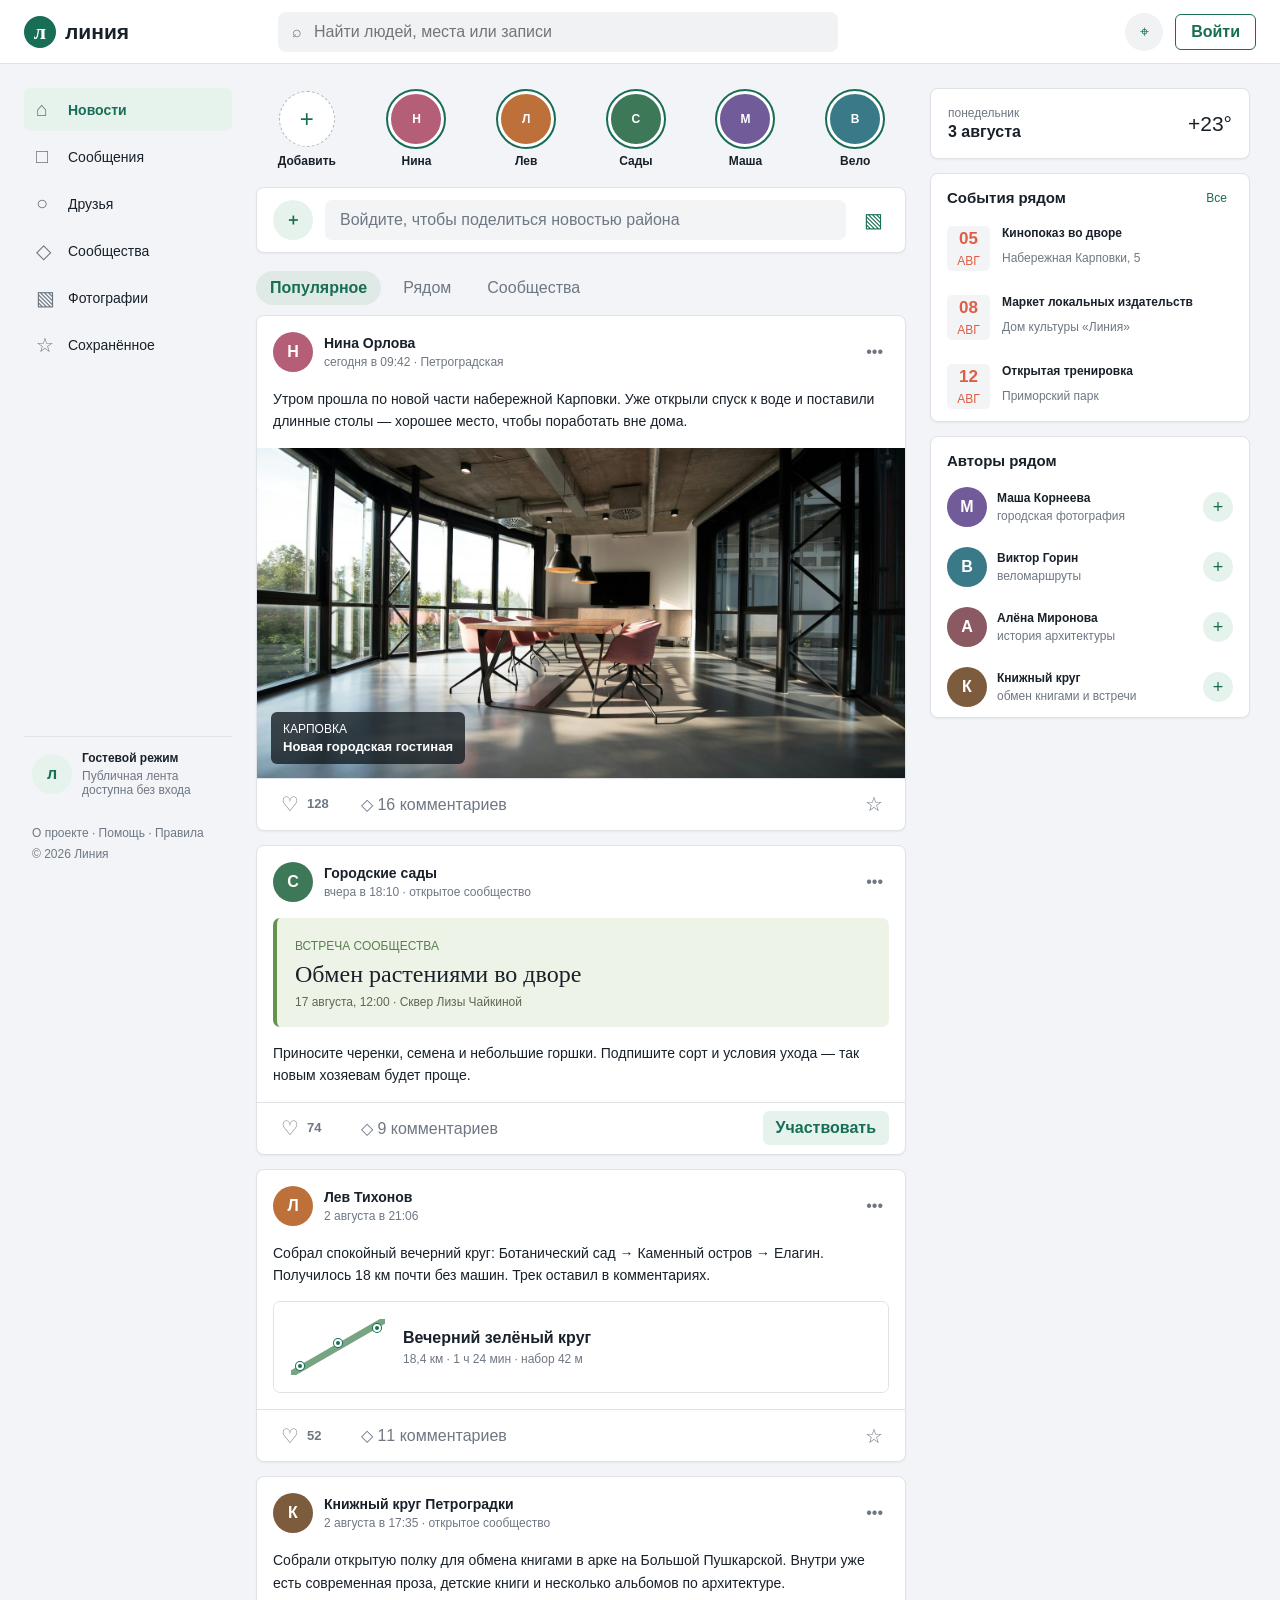
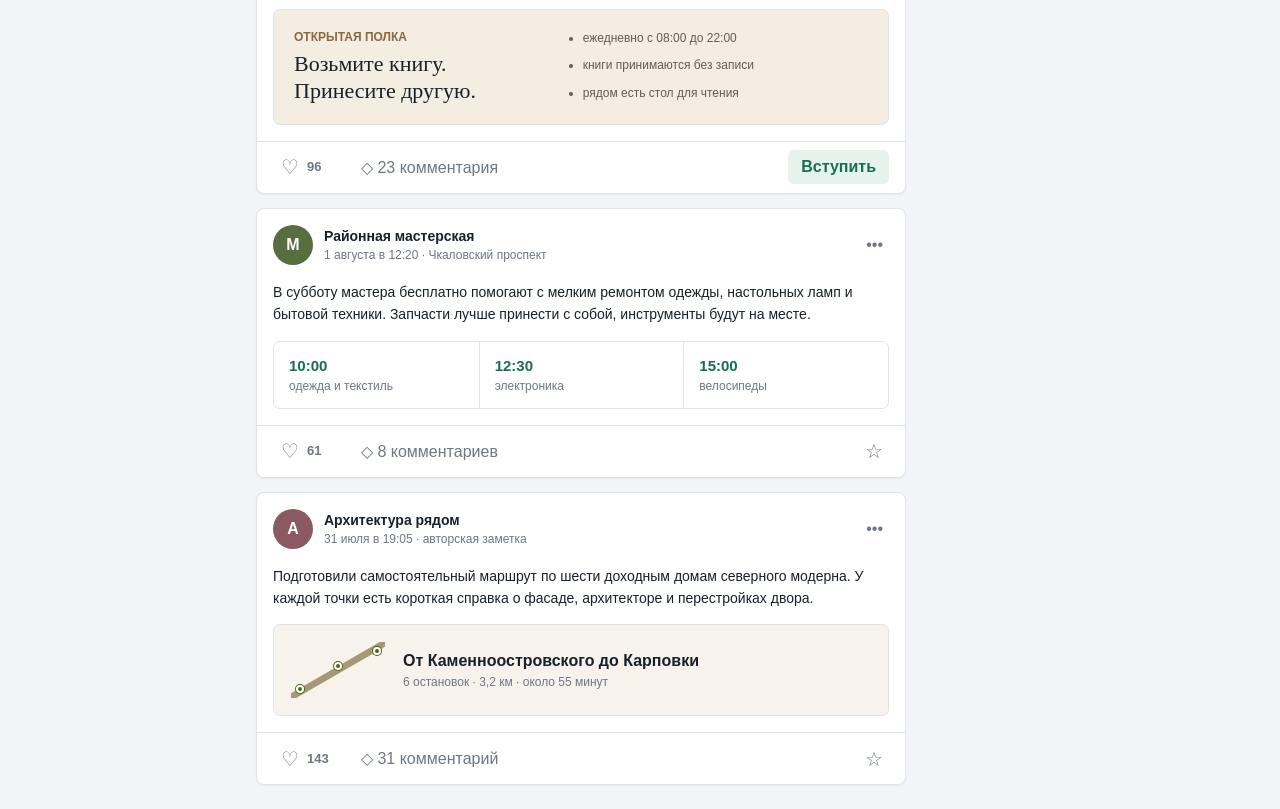
==== src/remnawave_manager/data/disguises/01-northline/index.html @ 61f70ca3 "First commit" ====
<!doctype html>
<html lang="ru">
<head>
  <meta charset="utf-8">
  <meta name="viewport" content="width=device-width,initial-scale=1">
  <meta name="robots" content="noindex,nofollow,noarchive">
  <meta name="referrer" content="no-referrer">
  <meta http-equiv="Content-Security-Policy" content="default-src 'self'; img-src 'self' data:; style-src 'self'; script-src 'self'; connect-src 'none'; object-src 'none'; base-uri 'none'; form-action 'self'">
  <title>Линия — люди и места рядом</title>
  <link rel="stylesheet" href="styles.css">
  <script src="app.js" defer></script>
</head>
<body>
  <header class="topbar">
    <a class="brand" href="#feed" aria-label="Линия, на главную"><span>л</span>линия</a>
    <label class="search"><span aria-hidden="true">⌕</span><input id="global-search" type="search" placeholder="Найти людей, места или записи" aria-label="Поиск"></label>
    <nav aria-label="Быстрые действия">
      <button class="icon-button" data-info="Открытые районы" aria-label="Карта доступных районов"><span aria-hidden="true">⌖</span></button>
      <button class="profile-button guest-login" data-auth><span>Войти</span></button>
    </nav>
  </header>

  <div class="shell">
    <aside class="left-nav" aria-label="Разделы">
      <nav>
        <a class="active" href="#feed"><span>⌂</span>Новости</a>
        <a href="#login" data-auth><span>□</span>Сообщения</a>
        <a href="#login" data-auth><span>○</span>Друзья</a>
        <a href="#groups"><span>◇</span>Сообщества</a>
        <a href="#photos"><span>▧</span>Фотографии</a>
        <a href="#login" data-auth><span>☆</span>Сохранённое</a>
      </nav>
      <div class="mini-profile guest-card">
        <span class="guest-mark">л</span>
        <div><strong>Гостевой режим</strong><small>Публичная лента доступна без входа</small></div>
      </div>
      <p class="legal">О проекте · Помощь · Правила<br>© 2026 Линия</p>
    </aside>

    <main id="feed">
      <section class="stories" aria-label="Истории">
        <button class="story add-story" data-modal="login"><span>+</span><strong>Добавить</strong></button>
        <button class="story" data-story="Нина"><span class="avatar avatar-nina">Н</span><strong>Нина</strong></button>
        <button class="story" data-story="Лев"><span class="avatar avatar-lev">Л</span><strong>Лев</strong></button>
        <button class="story" data-story="Городские сады"><span class="avatar avatar-garden">С</span><strong>Сады</strong></button>
        <button class="story" data-story="Маша"><span class="avatar avatar-masha">М</span><strong>Маша</strong></button>
        <button class="story" data-story="ВелоПитер"><span class="avatar avatar-bike">В</span><strong>Вело</strong></button>
      </section>

      <section class="composer card guest-composer">
        <span class="guest-mark">＋</span>
        <button data-auth>Войдите, чтобы поделиться новостью района</button>
        <button class="round" data-auth aria-label="Добавить фотографию">▧</button>
      </section>

      <div class="feed-tabs" role="tablist" aria-label="Фильтр ленты">
        <button class="active" data-feed="all" role="tab">Популярное</button>
        <button data-feed="local" role="tab">Рядом</button>
        <button data-feed="groups" role="tab">Сообщества</button>
      </div>

      <section class="posts" aria-live="polite">
        <article class="post card" data-kind="local" data-search="набережная мост прогулка нина орлова">
          <header><span class="avatar avatar-nina">Н</span><div><strong>Нина Орлова</strong><small>сегодня в 09:42 · Петроградская</small></div><button data-post-menu aria-label="Меню записи">•••</button></header>
          <p>Утром прошла по новой части набережной Карповки. Уже открыли спуск к воде и поставили длинные столы — хорошее место, чтобы поработать вне дома.</p>
          <figure class="post-photo"><img src="hero.jpg" alt="Современное общественное пространство у воды"><figcaption><span>Карповка</span><strong>Новая городская гостиная</strong></figcaption></figure>
          <footer><button class="like" data-auth><span>♡</span><b>128</b></button><button data-auth>◇ 16 комментариев</button><button class="save" data-auth aria-label="Сохранить запись">☆</button></footer>
        </article>

        <article class="post card" data-kind="groups" data-search="сад растения обмен семена городской клуб">
          <header><span class="avatar avatar-garden">С</span><div><strong>Городские сады</strong><small>вчера в 18:10 · открытое сообщество</small></div><button data-post-menu aria-label="Меню записи">•••</button></header>
          <div class="group-note"><span>Встреча сообщества</span><h2>Обмен растениями во дворе</h2><p>17 августа, 12:00 · Сквер Лизы Чайкиной</p></div>
          <p>Приносите черенки, семена и небольшие горшки. Подпишите сорт и условия ухода — так новым хозяевам будет проще.</p>
          <footer><button class="like" data-auth><span>♡</span><b>74</b></button><button data-auth>◇ 9 комментариев</button><button class="join" data-auth>Участвовать</button></footer>
        </article>

        <article class="post card" data-kind="local" data-search="велосипед маршрут парк лев тихонов">
          <header><span class="avatar avatar-lev">Л</span><div><strong>Лев Тихонов</strong><small>2 августа в 21:06</small></div><button data-post-menu aria-label="Меню записи">•••</button></header>
          <p>Собрал спокойный вечерний круг: Ботанический сад → Каменный остров → Елагин. Получилось 18 км почти без машин. Трек оставил в комментариях.</p>
          <div class="route"><div class="route-line"><i></i><i></i><i></i></div><div><strong>Вечерний зелёный круг</strong><span>18,4 км · 1 ч 24 мин · набор 42 м</span></div></div>
          <footer><button class="like" data-auth><span>♡</span><b>52</b></button><button data-auth>◇ 11 комментариев</button><button class="save" data-auth aria-label="Сохранить маршрут">☆</button></footer>
        </article>
        <article class="post card" data-kind="groups" data-search="книги обмен библиотека двор соседи чтение">
          <header><span class="avatar avatar-books">К</span><div><strong>Книжный круг Петроградки</strong><small>2 августа в 17:35 · открытое сообщество</small></div><button data-post-menu aria-label="Меню записи">•••</button></header>
          <p>Собрали открытую полку для обмена книгами в арке на Большой Пушкарской. Внутри уже есть современная проза, детские книги и несколько альбомов по архитектуре.</p>
          <div class="notice-board"><div><span>ОТКРЫТАЯ ПОЛКА</span><strong>Возьмите книгу.<br>Принесите другую.</strong></div><ul><li>ежедневно с 08:00 до 22:00</li><li>книги принимаются без записи</li><li>рядом есть стол для чтения</li></ul></div>
          <footer><button class="like" data-auth><span>♡</span><b>96</b></button><button data-auth>◇ 23 комментария</button><button class="join" data-auth>Вступить</button></footer>
        </article>
        <article class="post card" data-kind="local" data-search="мастерская ремонт вещи одежда техника район">
          <header><span class="avatar avatar-workshop">М</span><div><strong>Районная мастерская</strong><small>1 августа в 12:20 · Чкаловский проспект</small></div><button data-post-menu aria-label="Меню записи">•••</button></header>
          <p>В субботу мастера бесплатно помогают с мелким ремонтом одежды, настольных ламп и бытовой техники. Запчасти лучше принести с собой, инструменты будут на месте.</p>
          <div class="service-list"><span><b>10:00</b>одежда и текстиль</span><span><b>12:30</b>электроника</span><span><b>15:00</b>велосипеды</span></div>
          <footer><button class="like" data-auth><span>♡</span><b>61</b></button><button data-auth>◇ 8 комментариев</button><button class="save" data-auth aria-label="Сохранить расписание">☆</button></footer>
        </article>
        <article class="post card" data-kind="local" data-search="архитектура прогулка модерн история экскурсия город">
          <header><span class="avatar avatar-guide">А</span><div><strong>Архитектура рядом</strong><small>31 июля в 19:05 · авторская заметка</small></div><button data-post-menu aria-label="Меню записи">•••</button></header>
          <p>Подготовили самостоятельный маршрут по шести доходным домам северного модерна. У каждой точки есть короткая справка о фасаде, архитекторе и перестройках двора.</p>
          <div class="route route-architecture"><div class="route-line"><i></i><i></i><i></i></div><div><strong>От Каменноостровского до Карповки</strong><span>6 остановок · 3,2 км · около 55 минут</span></div></div>
          <footer><button class="like" data-auth><span>♡</span><b>143</b></button><button data-auth>◇ 31 комментарий</button><button class="save" data-auth aria-label="Сохранить прогулку">☆</button></footer>
        </article>
        <p class="empty" hidden>В ленте нет записей по этому запросу.</p>
      </section>
    </main>

    <aside class="right-rail">
      <section class="card date-card"><div><small>понедельник</small><strong>3 августа</strong></div><span>+23°</span></section>
      <section class="card events">
        <header><h2>События рядом</h2><button data-info="Календарь района">Все</button></header>
        <a href="#event" data-event><time><b>05</b>авг</time><div><strong>Кинопоказ во дворе</strong><span>Набережная Карповки, 5</span></div></a>
        <a href="#event" data-event><time><b>08</b>авг</time><div><strong>Маркет локальных издательств</strong><span>Дом культуры «Линия»</span></div></a>
        <a href="#event" data-event><time><b>12</b>авг</time><div><strong>Открытая тренировка</strong><span>Приморский парк</span></div></a>
      </section>
      <section class="card people">
        <header><h2>Авторы рядом</h2></header>
        <div><span class="avatar avatar-masha">М</span><p><strong>Маша Корнеева</strong><small>городская фотография</small></p><button class="follow" data-auth aria-label="Подписаться на Машу">+</button></div>
        <div><span class="avatar avatar-bike">В</span><p><strong>Виктор Горин</strong><small>веломаршруты</small></p><button class="follow" data-auth aria-label="Подписаться на Виктора">+</button></div>
        <div><span class="avatar avatar-guide">А</span><p><strong>Алёна Миронова</strong><small>история архитектуры</small></p><button class="follow" data-auth aria-label="Подписаться на Алёну">+</button></div>
        <div><span class="avatar avatar-books">К</span><p><strong>Книжный круг</strong><small>обмен книгами и встречи</small></p><button class="follow" data-auth aria-label="Подписаться на Книжный круг">+</button></div>
      </section>
    </aside>
  </div>

  <div class="modal" id="modal" hidden>
    <div class="dialog" role="dialog" aria-modal="true" aria-labelledby="modal-title">
      <button class="close" aria-label="Закрыть">×</button>
      <span class="dialog-mark">л</span><h2 id="modal-title">Вход в Линию</h2>
      <p id="modal-text">Введите данные профиля или запросите приглашение для своего района.</p>
      <form id="auth-form"><label>Электронная почта<input type="email" placeholder="name@example.ru" required></label><label>Пароль<input type="password" placeholder="Не менее 8 символов" minlength="8" required></label><button type="submit">Продолжить</button><button class="secondary" type="button" id="register">Создать профиль</button></form>
      <div class="auth-result" hidden><span>Проверка доступа</span><strong>Нужен код приглашения района</strong><p>Этот адрес пока не связан с участником закрытого теста. Приглашения выдаются районными модераторами по мере запуска.</p><button id="request-invite">Запросить приглашение</button></div>
      <small>Линия не передаёт адрес рекламным сервисам.</small>
    </div>
  </div>
</body>
</html>
---- src/remnawave_manager/data/disguises/01-northline/styles.css ----
:root{--bg:#f2f4f7;--surface:#fff;--ink:#18202a;--muted:#6e7783;--line:#dfe3e8;--brand:#176d55;--brand-soft:#e6f3ed;--coral:#e05d45;--shadow:0 1px 2px rgba(20,32,44,.05)}*{box-sizing:border-box}html{scroll-behavior:smooth}body{margin:0;background:var(--bg);color:var(--ink);font-family:Arial,"Helvetica Neue",sans-serif;letter-spacing:0}button,input{font:inherit}button,a{color:inherit}button{cursor:pointer}.topbar{height:64px;position:sticky;top:0;z-index:20;display:grid;grid-template-columns:230px minmax(280px,560px) 1fr;gap:24px;align-items:center;padding:0 max(24px,calc((100vw - 1360px)/2));background:rgba(255,255,255,.96);border-bottom:1px solid var(--line)}.brand{text-decoration:none;font-size:21px;font-weight:800;display:flex;align-items:center;gap:9px}.brand span,.dialog-mark{display:grid;place-items:center;width:32px;height:32px;border-radius:50%;background:var(--brand);color:#fff;font:bold 22px Georgia}.search{height:40px;display:flex;align-items:center;gap:10px;padding:0 14px;background:#f0f2f4;border-radius:8px;color:var(--muted)}.search input{width:100%;border:0;outline:0;background:transparent;color:var(--ink)}.topbar nav{display:flex;justify-content:flex-end;align-items:center;gap:12px}.icon-button,.profile-button{border:0;background:transparent}.icon-button{position:relative;width:38px;height:38px;border-radius:50%;background:#f0f2f4;color:var(--brand)}.icon-button i{position:absolute;right:-1px;top:-3px;min-width:17px;padding:2px 4px;border-radius:10px;background:var(--coral);color:#fff;font-style:normal;font-size:12px}.profile-button{display:flex;align-items:center;gap:8px;font-weight:700}.shell{max-width:1360px;margin:auto;padding:24px;display:grid;grid-template-columns:208px minmax(420px,650px) 320px;gap:24px}.left-nav{position:sticky;top:88px;height:calc(100vh - 112px);display:flex;flex-direction:column}.left-nav nav{display:grid;gap:4px}.left-nav nav a{height:43px;display:flex;align-items:center;gap:13px;padding:0 12px;border-radius:7px;text-decoration:none;font-size:14px}.left-nav nav a span{width:19px;font-size:20px;color:#69747e}.left-nav nav a b{margin-left:auto;padding:2px 7px;border-radius:10px;background:#dce8e3;color:var(--brand);font-size:12px}.left-nav nav a.active,.left-nav nav a:hover{background:var(--brand-soft);color:var(--brand);font-weight:700}.mini-profile{display:flex;gap:10px;align-items:center;margin-top:auto;padding:14px 8px;border-top:1px solid var(--line)}.mini-profile div{display:grid;gap:4px;font-size:12px}.mini-profile small,.legal{color:var(--muted)}.legal{font-size:12px;line-height:1.7;padding:0 8px}.avatar{flex:0 0 auto;display:grid;place-items:center;width:40px;height:40px;border-radius:50%;color:#fff;font-weight:800}.avatar-me{background:#255c91}.avatar-nina{background:#b45e77}.avatar-lev{background:#bd703a}.avatar-garden{background:#3d7858}.avatar-masha{background:#725b99}.avatar-bike{background:#397988}.stories{display:grid;grid-template-columns:repeat(6,1fr);gap:8px;padding:2px 0 18px;overflow:auto}.story{min-width:74px;border:0;background:transparent;display:grid;justify-items:center;gap:7px;font-size:12px}.story .avatar{width:56px;height:56px;border:3px solid #fff;outline:2px solid var(--brand)}.story.add-story span{display:grid;place-items:center;width:56px;height:56px;border:1px dashed #aeb7bd;border-radius:50%;background:#fff;color:var(--brand);font-size:24px}.card{background:var(--surface);border:1px solid var(--line);border-radius:8px;box-shadow:var(--shadow)}.composer{height:66px;display:flex;align-items:center;gap:12px;padding:12px 16px}.composer>button:nth-child(2){flex:1;height:40px;text-align:left;border:0;border-radius:7px;padding:0 15px;background:#f2f4f6;color:var(--muted)}.composer .round{border:0;background:transparent;font-size:20px;color:var(--brand)}.feed-tabs{display:flex;gap:8px;margin:18px 0 10px}.feed-tabs button{border:0;border-radius:18px;padding:8px 14px;background:transparent;color:var(--muted)}.feed-tabs button.active{background:#dfe9e5;color:var(--brand);font-weight:700}.posts{display:grid;gap:14px}.post{overflow:hidden}.post>header{display:flex;align-items:center;gap:11px;padding:16px}.post>header div{display:grid;gap:4px}.post>header strong{font-size:14px}.post>header small{color:var(--muted);font-size:12px}.post>header button{margin-left:auto;border:0;background:transparent;color:var(--muted)}.post>p{padding:0 16px;margin:0 0 15px;font-size:14px;line-height:1.6}.post-photo{position:relative;margin:0}.post-photo img{display:block;width:100%;height:330px;object-fit:cover}.post-photo figcaption{position:absolute;left:14px;bottom:14px;display:grid;gap:3px;padding:10px 12px;border-radius:6px;background:rgba(18,26,31,.78);color:#fff}.post-photo figcaption span{font-size:12px;text-transform:uppercase}.post-photo figcaption strong{font-size:13px}.post>footer{height:52px;display:flex;align-items:center;gap:18px;padding:0 16px;border-top:1px solid var(--line)}.post>footer button{border:0;background:transparent;color:var(--muted)}.post>footer button.like{display:flex;gap:6px}.post>footer .like span{font-size:20px}.post>footer .like[aria-pressed=true]{color:var(--coral)}.post>footer .save{margin-left:auto;font-size:20px}.post>footer .save[aria-pressed=true]{color:var(--brand)}.post>footer .join{margin-left:auto;padding:8px 13px;border-radius:6px;background:var(--brand-soft);color:var(--brand);font-weight:700}.group-note{margin:0 16px 15px;padding:18px;border-radius:7px;background:#edf4e7;border-left:4px solid #669250}.group-note span{font-size:12px;text-transform:uppercase;color:#5c7e4e}.group-note h2{margin:7px 0;font:24px Georgia}.group-note p{margin:0;color:#5c6858;font-size:12px}.route{margin:2px 16px 16px;padding:17px;display:flex;gap:18px;align-items:center;border:1px solid var(--line);border-radius:7px}.route-line{width:94px;height:56px;position:relative;background:linear-gradient(150deg,transparent 46%,#77a584 47% 53%,transparent 54%)}.route-line i{position:absolute;width:8px;height:8px;border:2px solid #fff;border-radius:50%;background:var(--brand);box-shadow:0 0 0 1px var(--brand)}.route-line i:nth-child(1){left:5px;bottom:5px}.route-line i:nth-child(2){left:43px;top:20px}.route-line i:nth-child(3){right:4px;top:5px}.route>div:last-child{display:grid;gap:5px}.route span{font-size:12px;color:var(--muted)}.empty{text-align:center;color:var(--muted);padding:30px}.right-rail{display:grid;align-content:start;gap:14px}.date-card{display:flex;justify-content:space-between;align-items:center;padding:17px}.date-card div{display:grid;gap:3px}.date-card small{color:var(--muted)}.date-card>span{font-size:21px}.right-rail section>header{display:flex;align-items:center;justify-content:space-between;padding:15px 16px 8px}.right-rail h2{font-size:15px;margin:0}.right-rail header button{border:0;background:transparent;color:var(--brand);font-size:12px}.events>a{display:flex;gap:12px;padding:12px 16px;text-decoration:none}.events time{width:43px;height:45px;display:grid;place-items:center;border-radius:5px;background:#f2f4f6;color:var(--coral);font-size:12px;text-transform:uppercase}.events time b{font-size:17px;line-height:1}.events a div{display:grid;gap:5px}.events a strong{font-size:12px}.events a span{font-size:12px;color:var(--muted)}.people>div{display:flex;align-items:center;gap:10px;padding:10px 16px}.people p{display:grid;gap:4px;margin:0;font-size:12px}.people small{color:var(--muted)}.follow{margin-left:auto;width:30px;height:30px;border:0;border-radius:50%;background:var(--brand-soft);color:var(--brand);font-size:18px}.modal[hidden]{display:none}.modal{position:fixed;inset:0;z-index:40;display:grid;place-items:center;padding:20px;background:rgba(18,27,34,.56)}.dialog{position:relative;width:min(410px,100%);padding:30px;border-radius:8px;background:#fff;box-shadow:0 24px 70px rgba(0,0,0,.2)}.dialog .close{position:absolute;right:12px;top:10px;border:0;background:transparent;font-size:25px}.dialog h2{font:28px Georgia;margin:18px 0 10px}.dialog p{color:var(--muted);line-height:1.55}.dialog form{display:grid;gap:9px;margin:20px 0 12px}.dialog input,.dialog form button{height:43px;border-radius:6px}.dialog input{border:1px solid var(--line);padding:0 12px}.dialog form button{border:0;background:var(--brand);color:#fff;font-weight:700}.dialog small{color:var(--muted)}@media(max-width:1100px){.topbar{grid-template-columns:190px 1fr auto;padding:0 20px}.shell{grid-template-columns:180px minmax(420px,1fr)}.right-rail{display:none}}@media(max-width:760px){.topbar{height:58px;grid-template-columns:auto 1fr auto;padding:0 12px;gap:10px}.brand{font-size:0}.brand span{font-size:21px}.search{height:36px}.profile-button>span:last-child{display:none}.shell{display:block;padding:12px;max-width:660px}.left-nav{position:fixed;z-index:25;left:0;right:0;bottom:0;top:auto;height:58px;background:#fff;border-top:1px solid var(--line)}.left-nav nav{height:100%;display:grid;grid-template-columns:repeat(5,1fr)}.left-nav nav a{height:100%;display:grid;place-items:center;padding:5px;font-size:0;border-radius:0}.left-nav nav a span{font-size:21px;text-align:center}.left-nav nav a:nth-child(n+6),.mini-profile,.legal{display:none}.stories{margin-top:2px}.post-photo img{height:55vw;max-height:330px}.posts{padding-bottom:62px}}@media(max-width:430px){.story{min-width:62px}.stories{grid-template-columns:repeat(6,64px)}.post>footer{gap:8px}.post>footer button{font-size:12px}.group-note h2{font-size:21px}}
[hidden]{display:none!important}
.guest-login{height:36px;border:1px solid var(--brand)!important;border-radius:6px!important;padding:0 15px!important;color:var(--brand)!important}.guest-mark{display:grid;place-items:center;flex:0 0 auto;width:40px;height:40px;border-radius:50%;background:var(--brand-soft);color:var(--brand);font-weight:800}.auth-result{margin:18px 0 10px;padding:16px;border-radius:7px;background:var(--brand-soft)}.auth-result span,.auth-result strong,.auth-result p{display:block}.auth-result span{color:var(--brand);font-size:12px;text-transform:uppercase}.auth-result strong{margin:7px 0;font-size:14px}.auth-result p{font-size:12px!important}.auth-result button,.dialog form .secondary{width:100%;height:40px;border:1px solid var(--brand);border-radius:6px;background:#fff;color:var(--brand);font-weight:700}.dialog form label{display:grid;gap:5px;color:var(--muted);font-size:12px}.dialog form label input{width:100%}
.post>footer button.like{align-items:center;line-height:1}.post>footer .like span{display:grid;place-items:center;width:22px;height:22px;line-height:1}.post>footer .like b{display:block;min-width:24px;font-size:13px;line-height:22px;text-align:left}.avatar-books{background:#7d5c3e}.avatar-workshop{background:#576f3f}.avatar-guide{background:#8a5961}.notice-board{display:grid;grid-template-columns:1fr 1.2fr;gap:18px;margin:0 16px 16px;padding:20px;border:1px solid var(--line);border-radius:7px;background:#f4eee2}.notice-board>div{display:grid;gap:7px}.notice-board span{color:#8b6743;font-size:12px;font-weight:800}.notice-board strong{font:22px/1.2 Georgia}.notice-board ul{display:grid;gap:8px;margin:0;padding-left:18px;color:#645b52;font-size:12px;line-height:1.4}.service-list{display:grid;grid-template-columns:repeat(3,1fr);margin:0 16px 16px;border:1px solid var(--line);border-radius:7px;overflow:hidden}.service-list span{display:grid;gap:5px;padding:15px;color:var(--muted);font-size:12px}.service-list span+span{border-left:1px solid var(--line)}.service-list b{color:var(--brand);font-size:15px}.route-architecture{background:#f7f2eb}.route-architecture .route-line{filter:hue-rotate(285deg)}small{font-size:12px}@media(max-width:560px){.notice-board{grid-template-columns:1fr}.service-list{grid-template-columns:1fr}.service-list span+span{border-left:0;border-top:1px solid var(--line)}}

small{font-size:12px}
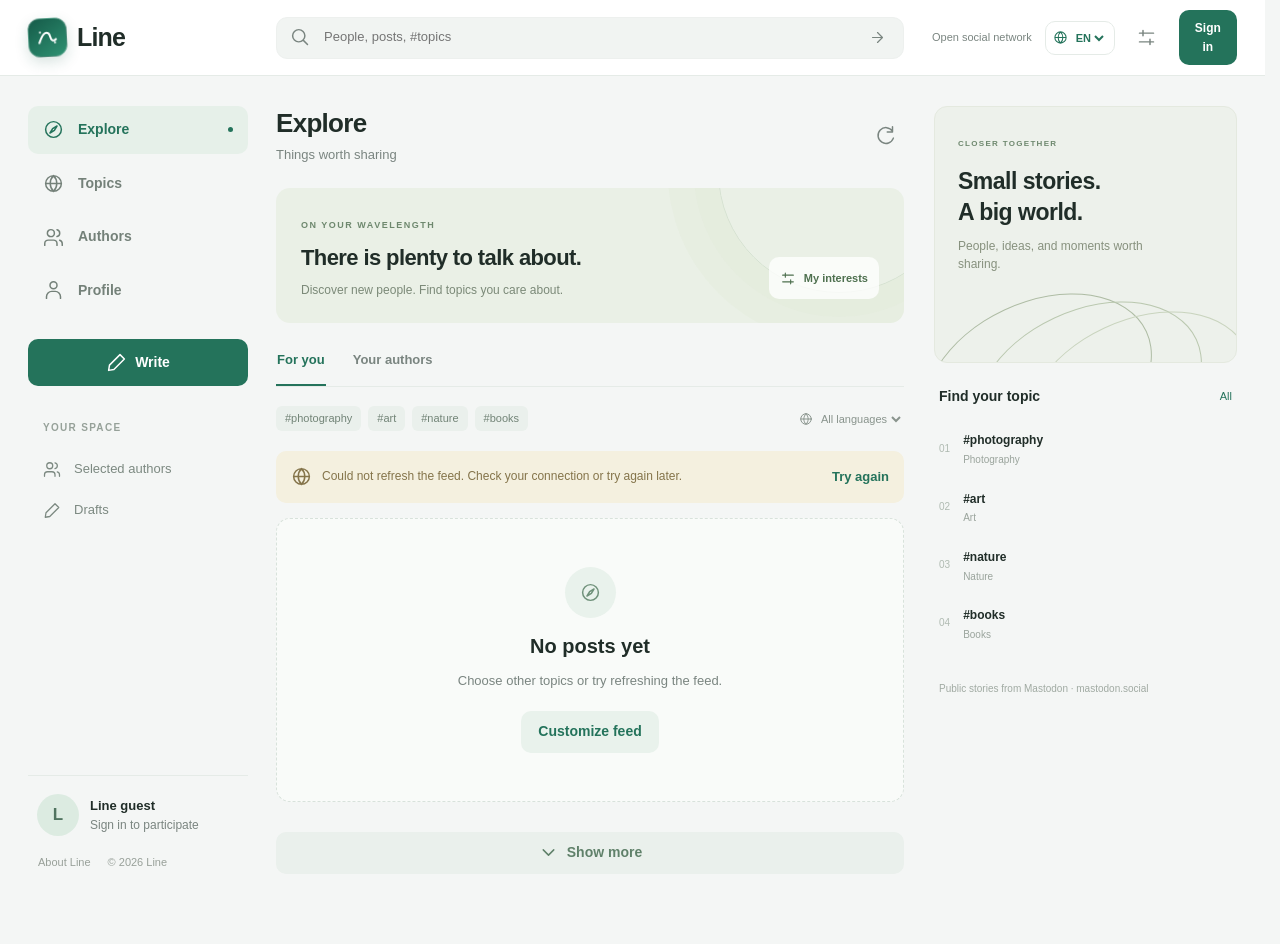
==== commit 8daa097e: "Major overhaul of placeholder sites 1 and 2" ====
--- a/src/remnawave_manager/data/disguises/01-northline/index.html
+++ b/src/remnawave_manager/data/disguises/01-northline/index.html
@@ -1,134 +1,24 @@
-<!doctype html>
-<html lang="ru">
-<head>
-  <meta charset="utf-8">
-  <meta name="viewport" content="width=device-width,initial-scale=1">
-  <meta name="robots" content="noindex,nofollow,noarchive">
-  <meta name="referrer" content="no-referrer">
-  <meta http-equiv="Content-Security-Policy" content="default-src 'self'; img-src 'self' data:; style-src 'self'; script-src 'self'; connect-src 'none'; object-src 'none'; base-uri 'none'; form-action 'self'">
-  <title>Линия — люди и места рядом</title>
-  <link rel="stylesheet" href="styles.css">
-  <script src="app.js" defer></script>
-</head>
-<body>
-  <header class="topbar">
-    <a class="brand" href="#feed" aria-label="Линия, на главную"><span>л</span>линия</a>
-    <label class="search"><span aria-hidden="true">⌕</span><input id="global-search" type="search" placeholder="Найти людей, места или записи" aria-label="Поиск"></label>
-    <nav aria-label="Быстрые действия">
-      <button class="icon-button" data-info="Открытые районы" aria-label="Карта доступных районов"><span aria-hidden="true">⌖</span></button>
-      <button class="profile-button guest-login" data-auth><span>Войти</span></button>
-    </nav>
-  </header>
-
-  <div class="shell">
-    <aside class="left-nav" aria-label="Разделы">
-      <nav>
-        <a class="active" href="#feed"><span>⌂</span>Новости</a>
-        <a href="#login" data-auth><span>□</span>Сообщения</a>
-        <a href="#login" data-auth><span>○</span>Друзья</a>
-        <a href="#groups"><span>◇</span>Сообщества</a>
-        <a href="#photos"><span>▧</span>Фотографии</a>
-        <a href="#login" data-auth><span>☆</span>Сохранённое</a>
-      </nav>
-      <div class="mini-profile guest-card">
-        <span class="guest-mark">л</span>
-        <div><strong>Гостевой режим</strong><small>Публичная лента доступна без входа</small></div>
-      </div>
-      <p class="legal">О проекте · Помощь · Правила<br>© 2026 Линия</p>
-    </aside>
-
-    <main id="feed">
-      <section class="stories" aria-label="Истории">
-        <button class="story add-story" data-modal="login"><span>+</span><strong>Добавить</strong></button>
-        <button class="story" data-story="Нина"><span class="avatar avatar-nina">Н</span><strong>Нина</strong></button>
-        <button class="story" data-story="Лев"><span class="avatar avatar-lev">Л</span><strong>Лев</strong></button>
-        <button class="story" data-story="Городские сады"><span class="avatar avatar-garden">С</span><strong>Сады</strong></button>
-        <button class="story" data-story="Маша"><span class="avatar avatar-masha">М</span><strong>Маша</strong></button>
-        <button class="story" data-story="ВелоПитер"><span class="avatar avatar-bike">В</span><strong>Вело</strong></button>
-      </section>
-
-      <section class="composer card guest-composer">
-        <span class="guest-mark">＋</span>
-        <button data-auth>Войдите, чтобы поделиться новостью района</button>
-        <button class="round" data-auth aria-label="Добавить фотографию">▧</button>
-      </section>
-
-      <div class="feed-tabs" role="tablist" aria-label="Фильтр ленты">
-        <button class="active" data-feed="all" role="tab">Популярное</button>
-        <button data-feed="local" role="tab">Рядом</button>
-        <button data-feed="groups" role="tab">Сообщества</button>
-      </div>
-
-      <section class="posts" aria-live="polite">
-        <article class="post card" data-kind="local" data-search="набережная мост прогулка нина орлова">
-          <header><span class="avatar avatar-nina">Н</span><div><strong>Нина Орлова</strong><small>сегодня в 09:42 · Петроградская</small></div><button data-post-menu aria-label="Меню записи">•••</button></header>
-          <p>Утром прошла по новой части набережной Карповки. Уже открыли спуск к воде и поставили длинные столы — хорошее место, чтобы поработать вне дома.</p>
-          <figure class="post-photo"><img src="hero.jpg" alt="Современное общественное пространство у воды"><figcaption><span>Карповка</span><strong>Новая городская гостиная</strong></figcaption></figure>
-          <footer><button class="like" data-auth><span>♡</span><b>128</b></button><button data-auth>◇ 16 комментариев</button><button class="save" data-auth aria-label="Сохранить запись">☆</button></footer>
-        </article>
-
-        <article class="post card" data-kind="groups" data-search="сад растения обмен семена городской клуб">
-          <header><span class="avatar avatar-garden">С</span><div><strong>Городские сады</strong><small>вчера в 18:10 · открытое сообщество</small></div><button data-post-menu aria-label="Меню записи">•••</button></header>
-          <div class="group-note"><span>Встреча сообщества</span><h2>Обмен растениями во дворе</h2><p>17 августа, 12:00 · Сквер Лизы Чайкиной</p></div>
-          <p>Приносите черенки, семена и небольшие горшки. Подпишите сорт и условия ухода — так новым хозяевам будет проще.</p>
-          <footer><button class="like" data-auth><span>♡</span><b>74</b></button><button data-auth>◇ 9 комментариев</button><button class="join" data-auth>Участвовать</button></footer>
-        </article>
-
-        <article class="post card" data-kind="local" data-search="велосипед маршрут парк лев тихонов">
-          <header><span class="avatar avatar-lev">Л</span><div><strong>Лев Тихонов</strong><small>2 августа в 21:06</small></div><button data-post-menu aria-label="Меню записи">•••</button></header>
-          <p>Собрал спокойный вечерний круг: Ботанический сад → Каменный остров → Елагин. Получилось 18 км почти без машин. Трек оставил в комментариях.</p>
-          <div class="route"><div class="route-line"><i></i><i></i><i></i></div><div><strong>Вечерний зелёный круг</strong><span>18,4 км · 1 ч 24 мин · набор 42 м</span></div></div>
-          <footer><button class="like" data-auth><span>♡</span><b>52</b></button><button data-auth>◇ 11 комментариев</button><button class="save" data-auth aria-label="Сохранить маршрут">☆</button></footer>
-        </article>
-        <article class="post card" data-kind="groups" data-search="книги обмен библиотека двор соседи чтение">
-          <header><span class="avatar avatar-books">К</span><div><strong>Книжный круг Петроградки</strong><small>2 августа в 17:35 · открытое сообщество</small></div><button data-post-menu aria-label="Меню записи">•••</button></header>
-          <p>Собрали открытую полку для обмена книгами в арке на Большой Пушкарской. Внутри уже есть современная проза, детские книги и несколько альбомов по архитектуре.</p>
-          <div class="notice-board"><div><span>ОТКРЫТАЯ ПОЛКА</span><strong>Возьмите книгу.<br>Принесите другую.</strong></div><ul><li>ежедневно с 08:00 до 22:00</li><li>книги принимаются без записи</li><li>рядом есть стол для чтения</li></ul></div>
-          <footer><button class="like" data-auth><span>♡</span><b>96</b></button><button data-auth>◇ 23 комментария</button><button class="join" data-auth>Вступить</button></footer>
-        </article>
-        <article class="post card" data-kind="local" data-search="мастерская ремонт вещи одежда техника район">
-          <header><span class="avatar avatar-workshop">М</span><div><strong>Районная мастерская</strong><small>1 августа в 12:20 · Чкаловский проспект</small></div><button data-post-menu aria-label="Меню записи">•••</button></header>
-          <p>В субботу мастера бесплатно помогают с мелким ремонтом одежды, настольных ламп и бытовой техники. Запчасти лучше принести с собой, инструменты будут на месте.</p>
-          <div class="service-list"><span><b>10:00</b>одежда и текстиль</span><span><b>12:30</b>электроника</span><span><b>15:00</b>велосипеды</span></div>
-          <footer><button class="like" data-auth><span>♡</span><b>61</b></button><button data-auth>◇ 8 комментариев</button><button class="save" data-auth aria-label="Сохранить расписание">☆</button></footer>
-        </article>
-        <article class="post card" data-kind="local" data-search="архитектура прогулка модерн история экскурсия город">
-          <header><span class="avatar avatar-guide">А</span><div><strong>Архитектура рядом</strong><small>31 июля в 19:05 · авторская заметка</small></div><button data-post-menu aria-label="Меню записи">•••</button></header>
-          <p>Подготовили самостоятельный маршрут по шести доходным домам северного модерна. У каждой точки есть короткая справка о фасаде, архитекторе и перестройках двора.</p>
-          <div class="route route-architecture"><div class="route-line"><i></i><i></i><i></i></div><div><strong>От Каменноостровского до Карповки</strong><span>6 остановок · 3,2 км · около 55 минут</span></div></div>
-          <footer><button class="like" data-auth><span>♡</span><b>143</b></button><button data-auth>◇ 31 комментарий</button><button class="save" data-auth aria-label="Сохранить прогулку">☆</button></footer>
-        </article>
-        <p class="empty" hidden>В ленте нет записей по этому запросу.</p>
-      </section>
-    </main>
-
-    <aside class="right-rail">
-      <section class="card date-card"><div><small>понедельник</small><strong>3 августа</strong></div><span>+23°</span></section>
-      <section class="card events">
-        <header><h2>События рядом</h2><button data-info="Календарь района">Все</button></header>
-        <a href="#event" data-event><time><b>05</b>авг</time><div><strong>Кинопоказ во дворе</strong><span>Набережная Карповки, 5</span></div></a>
-        <a href="#event" data-event><time><b>08</b>авг</time><div><strong>Маркет локальных издательств</strong><span>Дом культуры «Линия»</span></div></a>
-        <a href="#event" data-event><time><b>12</b>авг</time><div><strong>Открытая тренировка</strong><span>Приморский парк</span></div></a>
-      </section>
-      <section class="card people">
-        <header><h2>Авторы рядом</h2></header>
-        <div><span class="avatar avatar-masha">М</span><p><strong>Маша Корнеева</strong><small>городская фотография</small></p><button class="follow" data-auth aria-label="Подписаться на Машу">+</button></div>
-        <div><span class="avatar avatar-bike">В</span><p><strong>Виктор Горин</strong><small>веломаршруты</small></p><button class="follow" data-auth aria-label="Подписаться на Виктора">+</button></div>
-        <div><span class="avatar avatar-guide">А</span><p><strong>Алёна Миронова</strong><small>история архитектуры</small></p><button class="follow" data-auth aria-label="Подписаться на Алёну">+</button></div>
-        <div><span class="avatar avatar-books">К</span><p><strong>Книжный круг</strong><small>обмен книгами и встречи</small></p><button class="follow" data-auth aria-label="Подписаться на Книжный круг">+</button></div>
-      </section>
-    </aside>
-  </div>
-
-  <div class="modal" id="modal" hidden>
-    <div class="dialog" role="dialog" aria-modal="true" aria-labelledby="modal-title">
-      <button class="close" aria-label="Закрыть">×</button>
-      <span class="dialog-mark">л</span><h2 id="modal-title">Вход в Линию</h2>
-      <p id="modal-text">Введите данные профиля или запросите приглашение для своего района.</p>
-      <form id="auth-form"><label>Электронная почта<input type="email" placeholder="name@example.ru" required></label><label>Пароль<input type="password" placeholder="Не менее 8 символов" minlength="8" required></label><button type="submit">Продолжить</button><button class="secondary" type="button" id="register">Создать профиль</button></form>
-      <div class="auth-result" hidden><span>Проверка доступа</span><strong>Нужен код приглашения района</strong><p>Этот адрес пока не связан с участником закрытого теста. Приглашения выдаются районными модераторами по мере запуска.</p><button id="request-invite">Запросить приглашение</button></div>
-      <small>Линия не передаёт адрес рекламным сервисам.</small>
+﻿<!doctype html>
+<html lang="en">
+  <head>
+    <meta charset="utf-8" />
+    <meta name="viewport" content="width=device-width,initial-scale=1" />
+    <meta name="robots" content="noindex,nofollow,noarchive" />
+    <meta name="referrer" content="no-referrer" />
+    <meta name="theme-color" content="#24735b" />
+    <meta
+      http-equiv="Content-Security-Policy"
+      content="default-src 'self'; img-src 'self' data: blob: https:; media-src 'self' data: blob: https:; style-src 'self'; script-src 'self'; connect-src 'self' https://mastodon.social; object-src 'none'; base-uri 'none'; form-action 'self'"
+    />
+    <title>Line — people and stories</title>
+    <link rel="icon" href="favicon.svg" type="image/svg+xml" />
+    <link rel="stylesheet" href="styles.css" />
+    <script type="module" src="app.js"></script>
+  </head>
+  <body>
+    <div id="app" data-app="northline">
+      <div class="empty-state" role="status">Loading Line…</div>
     </div>
-  </div>
-</body>
+    <noscript>Enable JavaScript to view Line.</noscript>
+  </body>
 </html>
--- a/src/remnawave_manager/data/disguises/01-northline/styles.css
+++ b/src/remnawave_manager/data/disguises/01-northline/styles.css
@@ -1,6 +1,2297 @@
-:root{--bg:#f2f4f7;--surface:#fff;--ink:#18202a;--muted:#6e7783;--line:#dfe3e8;--brand:#176d55;--brand-soft:#e6f3ed;--coral:#e05d45;--shadow:0 1px 2px rgba(20,32,44,.05)}*{box-sizing:border-box}html{scroll-behavior:smooth}body{margin:0;background:var(--bg);color:var(--ink);font-family:Arial,"Helvetica Neue",sans-serif;letter-spacing:0}button,input{font:inherit}button,a{color:inherit}button{cursor:pointer}.topbar{height:64px;position:sticky;top:0;z-index:20;display:grid;grid-template-columns:230px minmax(280px,560px) 1fr;gap:24px;align-items:center;padding:0 max(24px,calc((100vw - 1360px)/2));background:rgba(255,255,255,.96);border-bottom:1px solid var(--line)}.brand{text-decoration:none;font-size:21px;font-weight:800;display:flex;align-items:center;gap:9px}.brand span,.dialog-mark{display:grid;place-items:center;width:32px;height:32px;border-radius:50%;background:var(--brand);color:#fff;font:bold 22px Georgia}.search{height:40px;display:flex;align-items:center;gap:10px;padding:0 14px;background:#f0f2f4;border-radius:8px;color:var(--muted)}.search input{width:100%;border:0;outline:0;background:transparent;color:var(--ink)}.topbar nav{display:flex;justify-content:flex-end;align-items:center;gap:12px}.icon-button,.profile-button{border:0;background:transparent}.icon-button{position:relative;width:38px;height:38px;border-radius:50%;background:#f0f2f4;color:var(--brand)}.icon-button i{position:absolute;right:-1px;top:-3px;min-width:17px;padding:2px 4px;border-radius:10px;background:var(--coral);color:#fff;font-style:normal;font-size:12px}.profile-button{display:flex;align-items:center;gap:8px;font-weight:700}.shell{max-width:1360px;margin:auto;padding:24px;display:grid;grid-template-columns:208px minmax(420px,650px) 320px;gap:24px}.left-nav{position:sticky;top:88px;height:calc(100vh - 112px);display:flex;flex-direction:column}.left-nav nav{display:grid;gap:4px}.left-nav nav a{height:43px;display:flex;align-items:center;gap:13px;padding:0 12px;border-radius:7px;text-decoration:none;font-size:14px}.left-nav nav a span{width:19px;font-size:20px;color:#69747e}.left-nav nav a b{margin-left:auto;padding:2px 7px;border-radius:10px;background:#dce8e3;color:var(--brand);font-size:12px}.left-nav nav a.active,.left-nav nav a:hover{background:var(--brand-soft);color:var(--brand);font-weight:700}.mini-profile{display:flex;gap:10px;align-items:center;margin-top:auto;padding:14px 8px;border-top:1px solid var(--line)}.mini-profile div{display:grid;gap:4px;font-size:12px}.mini-profile small,.legal{color:var(--muted)}.legal{font-size:12px;line-height:1.7;padding:0 8px}.avatar{flex:0 0 auto;display:grid;place-items:center;width:40px;height:40px;border-radius:50%;color:#fff;font-weight:800}.avatar-me{background:#255c91}.avatar-nina{background:#b45e77}.avatar-lev{background:#bd703a}.avatar-garden{background:#3d7858}.avatar-masha{background:#725b99}.avatar-bike{background:#397988}.stories{display:grid;grid-template-columns:repeat(6,1fr);gap:8px;padding:2px 0 18px;overflow:auto}.story{min-width:74px;border:0;background:transparent;display:grid;justify-items:center;gap:7px;font-size:12px}.story .avatar{width:56px;height:56px;border:3px solid #fff;outline:2px solid var(--brand)}.story.add-story span{display:grid;place-items:center;width:56px;height:56px;border:1px dashed #aeb7bd;border-radius:50%;background:#fff;color:var(--brand);font-size:24px}.card{background:var(--surface);border:1px solid var(--line);border-radius:8px;box-shadow:var(--shadow)}.composer{height:66px;display:flex;align-items:center;gap:12px;padding:12px 16px}.composer>button:nth-child(2){flex:1;height:40px;text-align:left;border:0;border-radius:7px;padding:0 15px;background:#f2f4f6;color:var(--muted)}.composer .round{border:0;background:transparent;font-size:20px;color:var(--brand)}.feed-tabs{display:flex;gap:8px;margin:18px 0 10px}.feed-tabs button{border:0;border-radius:18px;padding:8px 14px;background:transparent;color:var(--muted)}.feed-tabs button.active{background:#dfe9e5;color:var(--brand);font-weight:700}.posts{display:grid;gap:14px}.post{overflow:hidden}.post>header{display:flex;align-items:center;gap:11px;padding:16px}.post>header div{display:grid;gap:4px}.post>header strong{font-size:14px}.post>header small{color:var(--muted);font-size:12px}.post>header button{margin-left:auto;border:0;background:transparent;color:var(--muted)}.post>p{padding:0 16px;margin:0 0 15px;font-size:14px;line-height:1.6}.post-photo{position:relative;margin:0}.post-photo img{display:block;width:100%;height:330px;object-fit:cover}.post-photo figcaption{position:absolute;left:14px;bottom:14px;display:grid;gap:3px;padding:10px 12px;border-radius:6px;background:rgba(18,26,31,.78);color:#fff}.post-photo figcaption span{font-size:12px;text-transform:uppercase}.post-photo figcaption strong{font-size:13px}.post>footer{height:52px;display:flex;align-items:center;gap:18px;padding:0 16px;border-top:1px solid var(--line)}.post>footer button{border:0;background:transparent;color:var(--muted)}.post>footer button.like{display:flex;gap:6px}.post>footer .like span{font-size:20px}.post>footer .like[aria-pressed=true]{color:var(--coral)}.post>footer .save{margin-left:auto;font-size:20px}.post>footer .save[aria-pressed=true]{color:var(--brand)}.post>footer .join{margin-left:auto;padding:8px 13px;border-radius:6px;background:var(--brand-soft);color:var(--brand);font-weight:700}.group-note{margin:0 16px 15px;padding:18px;border-radius:7px;background:#edf4e7;border-left:4px solid #669250}.group-note span{font-size:12px;text-transform:uppercase;color:#5c7e4e}.group-note h2{margin:7px 0;font:24px Georgia}.group-note p{margin:0;color:#5c6858;font-size:12px}.route{margin:2px 16px 16px;padding:17px;display:flex;gap:18px;align-items:center;border:1px solid var(--line);border-radius:7px}.route-line{width:94px;height:56px;position:relative;background:linear-gradient(150deg,transparent 46%,#77a584 47% 53%,transparent 54%)}.route-line i{position:absolute;width:8px;height:8px;border:2px solid #fff;border-radius:50%;background:var(--brand);box-shadow:0 0 0 1px var(--brand)}.route-line i:nth-child(1){left:5px;bottom:5px}.route-line i:nth-child(2){left:43px;top:20px}.route-line i:nth-child(3){right:4px;top:5px}.route>div:last-child{display:grid;gap:5px}.route span{font-size:12px;color:var(--muted)}.empty{text-align:center;color:var(--muted);padding:30px}.right-rail{display:grid;align-content:start;gap:14px}.date-card{display:flex;justify-content:space-between;align-items:center;padding:17px}.date-card div{display:grid;gap:3px}.date-card small{color:var(--muted)}.date-card>span{font-size:21px}.right-rail section>header{display:flex;align-items:center;justify-content:space-between;padding:15px 16px 8px}.right-rail h2{font-size:15px;margin:0}.right-rail header button{border:0;background:transparent;color:var(--brand);font-size:12px}.events>a{display:flex;gap:12px;padding:12px 16px;text-decoration:none}.events time{width:43px;height:45px;display:grid;place-items:center;border-radius:5px;background:#f2f4f6;color:var(--coral);font-size:12px;text-transform:uppercase}.events time b{font-size:17px;line-height:1}.events a div{display:grid;gap:5px}.events a strong{font-size:12px}.events a span{font-size:12px;color:var(--muted)}.people>div{display:flex;align-items:center;gap:10px;padding:10px 16px}.people p{display:grid;gap:4px;margin:0;font-size:12px}.people small{color:var(--muted)}.follow{margin-left:auto;width:30px;height:30px;border:0;border-radius:50%;background:var(--brand-soft);color:var(--brand);font-size:18px}.modal[hidden]{display:none}.modal{position:fixed;inset:0;z-index:40;display:grid;place-items:center;padding:20px;background:rgba(18,27,34,.56)}.dialog{position:relative;width:min(410px,100%);padding:30px;border-radius:8px;background:#fff;box-shadow:0 24px 70px rgba(0,0,0,.2)}.dialog .close{position:absolute;right:12px;top:10px;border:0;background:transparent;font-size:25px}.dialog h2{font:28px Georgia;margin:18px 0 10px}.dialog p{color:var(--muted);line-height:1.55}.dialog form{display:grid;gap:9px;margin:20px 0 12px}.dialog input,.dialog form button{height:43px;border-radius:6px}.dialog input{border:1px solid var(--line);padding:0 12px}.dialog form button{border:0;background:var(--brand);color:#fff;font-weight:700}.dialog small{color:var(--muted)}@media(max-width:1100px){.topbar{grid-template-columns:190px 1fr auto;padding:0 20px}.shell{grid-template-columns:180px minmax(420px,1fr)}.right-rail{display:none}}@media(max-width:760px){.topbar{height:58px;grid-template-columns:auto 1fr auto;padding:0 12px;gap:10px}.brand{font-size:0}.brand span{font-size:21px}.search{height:36px}.profile-button>span:last-child{display:none}.shell{display:block;padding:12px;max-width:660px}.left-nav{position:fixed;z-index:25;left:0;right:0;bottom:0;top:auto;height:58px;background:#fff;border-top:1px solid var(--line)}.left-nav nav{height:100%;display:grid;grid-template-columns:repeat(5,1fr)}.left-nav nav a{height:100%;display:grid;place-items:center;padding:5px;font-size:0;border-radius:0}.left-nav nav a span{font-size:21px;text-align:center}.left-nav nav a:nth-child(n+6),.mini-profile,.legal{display:none}.stories{margin-top:2px}.post-photo img{height:55vw;max-height:330px}.posts{padding-bottom:62px}}@media(max-width:430px){.story{min-width:62px}.stories{grid-template-columns:repeat(6,64px)}.post>footer{gap:8px}.post>footer button{font-size:12px}.group-note h2{font-size:21px}}
-[hidden]{display:none!important}
-.guest-login{height:36px;border:1px solid var(--brand)!important;border-radius:6px!important;padding:0 15px!important;color:var(--brand)!important}.guest-mark{display:grid;place-items:center;flex:0 0 auto;width:40px;height:40px;border-radius:50%;background:var(--brand-soft);color:var(--brand);font-weight:800}.auth-result{margin:18px 0 10px;padding:16px;border-radius:7px;background:var(--brand-soft)}.auth-result span,.auth-result strong,.auth-result p{display:block}.auth-result span{color:var(--brand);font-size:12px;text-transform:uppercase}.auth-result strong{margin:7px 0;font-size:14px}.auth-result p{font-size:12px!important}.auth-result button,.dialog form .secondary{width:100%;height:40px;border:1px solid var(--brand);border-radius:6px;background:#fff;color:var(--brand);font-weight:700}.dialog form label{display:grid;gap:5px;color:var(--muted);font-size:12px}.dialog form label input{width:100%}
-.post>footer button.like{align-items:center;line-height:1}.post>footer .like span{display:grid;place-items:center;width:22px;height:22px;line-height:1}.post>footer .like b{display:block;min-width:24px;font-size:13px;line-height:22px;text-align:left}.avatar-books{background:#7d5c3e}.avatar-workshop{background:#576f3f}.avatar-guide{background:#8a5961}.notice-board{display:grid;grid-template-columns:1fr 1.2fr;gap:18px;margin:0 16px 16px;padding:20px;border:1px solid var(--line);border-radius:7px;background:#f4eee2}.notice-board>div{display:grid;gap:7px}.notice-board span{color:#8b6743;font-size:12px;font-weight:800}.notice-board strong{font:22px/1.2 Georgia}.notice-board ul{display:grid;gap:8px;margin:0;padding-left:18px;color:#645b52;font-size:12px;line-height:1.4}.service-list{display:grid;grid-template-columns:repeat(3,1fr);margin:0 16px 16px;border:1px solid var(--line);border-radius:7px;overflow:hidden}.service-list span{display:grid;gap:5px;padding:15px;color:var(--muted);font-size:12px}.service-list span+span{border-left:1px solid var(--line)}.service-list b{color:var(--brand);font-size:15px}.route-architecture{background:#f7f2eb}.route-architecture .route-line{filter:hue-rotate(285deg)}small{font-size:12px}@media(max-width:560px){.notice-board{grid-template-columns:1fr}.service-list{grid-template-columns:1fr}.service-list span+span{border-left:0;border-top:1px solid var(--line)}}
-
-small{font-size:12px}
+﻿:root {
+  color-scheme: light;
+  --bg: #f4f6f5;
+  --surface: #fff;
+  --ink: #202d28;
+  --muted: #7a8580;
+  --line: #e5ebe7;
+  --brand: #24735b;
+  --brand-dark: #18573f;
+  --soft: #e9f2ec;
+  font-family:
+    Inter,
+    -apple-system,
+    BlinkMacSystemFont,
+    'Segoe UI',
+    sans-serif;
+  font-size: 14px;
+  line-height: 1.55;
+  color: var(--ink);
+  background: var(--bg);
+  font-synthesis: none;
+  text-rendering: optimizeLegibility;
+}
+* {
+  box-sizing: border-box;
+}
+html {
+  /* Keep short and scrollable routes at the same available width. */
+  overflow-y: scroll;
+  scrollbar-gutter: stable;
+}
+body {
+  margin: 0;
+}
+button,
+input,
+select,
+textarea {
+  font: inherit;
+  color: inherit;
+}
+button,
+a,
+input,
+select,
+textarea,
+summary {
+  -webkit-tap-highlight-color: transparent;
+}
+button {
+  cursor: pointer;
+}
+button {
+  border: 0;
+}
+button:disabled {
+  cursor: wait;
+  opacity: 0.55;
+}
+a {
+  color: inherit;
+  text-decoration: none;
+}
+button,
+a,
+summary {
+  touch-action: manipulation;
+}
+a:hover {
+  color: var(--brand);
+}
+:focus-visible {
+  outline: 3px solid #62a68a;
+  outline-offset: 4px;
+}
+input,
+textarea,
+select {
+  min-width: 0;
+}
+h1,
+h2,
+h3,
+p {
+  margin: 0;
+}
+h1,
+h2,
+h3 {
+  line-height: 1.25;
+}
+img,
+video {
+  max-width: 100%;
+}
+figure {
+  margin: 0;
+}
+[hidden] {
+  display: none !important;
+}
+.icon {
+  width: 21px;
+  height: 21px;
+  flex: 0 0 auto;
+  vertical-align: middle;
+}
+.muted,
+small {
+  color: var(--muted);
+}
+small {
+  font-size: 12px;
+}
+.button,
+.text-button,
+.icon-button {
+  display: inline-flex;
+  align-items: center;
+  justify-content: center;
+  gap: 8px;
+  background: transparent;
+  border-radius: 10px;
+  font-weight: 600;
+  transition:
+    background 0.15s,
+    color 0.15s;
+}
+.button {
+  padding: 10px 17px;
+  min-height: 42px;
+}
+.button:hover,
+.icon-button:hover {
+  background: var(--soft);
+  color: var(--brand);
+}
+.primary {
+  background: var(--brand);
+  color: #fff;
+}
+.primary:hover {
+  background: var(--brand-dark);
+  color: #fff;
+}
+.secondary {
+  background: var(--soft);
+  color: var(--brand);
+}
+.text-button {
+  padding: 4px 0;
+  color: var(--brand);
+  font-size: 13px;
+}
+.text-button:hover {
+  text-decoration: underline;
+}
+.icon-button {
+  width: 38px;
+  height: 38px;
+  padding: 8px;
+  color: var(--muted);
+  flex-shrink: 0;
+}
+.icon-button > span {
+  display: none;
+}
+.full-width {
+  width: 100%;
+}
+.danger {
+  color: #9f3535;
+  background: #fceeee;
+}
+.skip-link {
+  position: fixed;
+  top: -100px;
+  left: 16px;
+  z-index: 100;
+  padding: 12px;
+  background: white;
+}
+.skip-link:focus {
+  top: 10px;
+}
+.topbar {
+  position: sticky;
+  top: 0;
+  z-index: 20;
+  display: grid;
+  grid-template-columns: 220px minmax(280px, 628px) minmax(240px, 1fr);
+  gap: 28px;
+  align-items: center;
+  height: 76px;
+  padding: 0 max(28px, calc((100vw - 1336px) / 2));
+  background: #ffffffed;
+  border-bottom: 1px solid var(--line);
+  backdrop-filter: blur(18px);
+}
+.brand {
+  display: inline-flex;
+  align-items: center;
+  gap: 10px;
+  width: fit-content;
+}
+.brand-mark {
+  display: grid;
+  place-items: center;
+  width: 39px;
+  height: 39px;
+  background: linear-gradient(145deg, #155b49, #2f9172);
+  border: 1px solid #ffffff38;
+  border-radius: 12px;
+  box-shadow: 0 5px 14px #155b492b;
+  color: #fff;
+  transform: rotate(-3deg);
+}
+.brand-mark .icon {
+  width: 25px;
+  height: 25px;
+  stroke-width: 2;
+}
+.brand-name {
+  font-size: 25px;
+  font-weight: 750;
+  letter-spacing: -0.8px;
+}
+.global-search {
+  display: flex;
+  align-items: center;
+  gap: 11px;
+  height: 42px;
+  background: #f1f4f2;
+  border: 1px solid #edf0ee;
+  border-radius: 11px;
+  padding: 0 13px;
+  color: var(--muted);
+}
+.global-search input {
+  width: 100%;
+  outline: 0;
+  border: 0;
+  background: transparent;
+  font-size: 13px;
+}
+.global-search:focus-within {
+  border-color: #91b8a3;
+  box-shadow: 0 0 0 3px var(--soft);
+}
+.search-submit {
+  background: transparent;
+  color: var(--muted);
+  padding: 4px;
+}
+.search-submit .icon {
+  width: 17px;
+  transform: rotate(180deg);
+}
+.topbar-actions {
+  display: flex;
+  align-items: center;
+  justify-content: flex-end;
+  gap: 13px;
+}
+.auth-slot {
+  display: flex;
+  align-items: center;
+  gap: 8px;
+}
+.auth-enter {
+  padding: 9px 14px;
+  font-size: 12px;
+}
+.auth-exit {
+  color: var(--muted);
+  font-size: 12px;
+}
+.network-label {
+  font-size: 11px;
+  color: var(--muted);
+  white-space: nowrap;
+}
+.interface-language {
+  display: inline-flex;
+  align-items: center;
+  gap: 4px;
+  height: 34px;
+  padding: 0 7px;
+  border: 1px solid var(--line);
+  border-radius: 10px;
+  background: var(--surface);
+  color: var(--brand);
+}
+.interface-language .icon {
+  width: 15px;
+  height: 15px;
+}
+.interface-language select {
+  width: 35px;
+  padding: 0;
+  border: 0;
+  background: transparent;
+  color: inherit;
+  font-size: 11px;
+  font-weight: 700;
+  cursor: pointer;
+}
+.topbar-avatar .avatar {
+  width: 35px;
+  height: 35px;
+  font-size: 13px;
+}
+.shell {
+  max-width: 1392px;
+  margin: 0 auto;
+  display: grid;
+  grid-template-columns: 220px minmax(0, 628px) minmax(230px, 1fr);
+  gap: 28px;
+  padding: 30px 28px 70px;
+  align-items: start;
+}
+.left-nav {
+  display: flex;
+  flex-direction: column;
+  position: sticky;
+  top: 106px;
+  height: calc(100dvh - 135px);
+  min-height: 490px;
+}
+.primary-nav {
+  display: grid;
+  gap: 6px;
+}
+.nav-item {
+  padding: 13px 15px;
+  border-radius: 10px;
+  display: flex;
+  align-items: center;
+  gap: 14px;
+  font-weight: 550;
+  color: #748179;
+}
+.nav-item:hover {
+  background: #edf1ee;
+}
+.nav-item.active {
+  color: var(--brand);
+  background: #e6f0e9;
+  font-weight: 650;
+}
+.nav-item.active::after {
+  content: '';
+  width: 5px;
+  height: 5px;
+  margin-left: auto;
+  background: var(--brand);
+  border-radius: 50%;
+}
+.compose-button {
+  margin-top: 24px;
+  width: 100%;
+  padding: 13px;
+}
+.sidebar-caption {
+  font-size: 10px;
+  font-weight: 650;
+  letter-spacing: 1.3px;
+  color: #96a199;
+  margin: 34px 15px 13px;
+}
+.sidebar-link {
+  color: #7c8981;
+  display: flex;
+  align-items: center;
+  gap: 13px;
+  padding: 10px 15px;
+  font-size: 13px;
+}
+.sidebar-link .icon {
+  width: 18px;
+}
+.mini-profile {
+  display: flex;
+  align-items: center;
+  gap: 11px;
+  margin-top: auto;
+  padding: 18px 9px;
+  border-top: 1px solid var(--line);
+}
+.mini-profile > div {
+  min-width: 0;
+}
+.mini-profile strong,
+.mini-profile small {
+  display: block;
+}
+.mini-profile strong {
+  font-size: 13px;
+  overflow: hidden;
+  text-overflow: ellipsis;
+  white-space: nowrap;
+}
+.legal {
+  display: flex;
+  gap: 17px;
+  padding: 0 10px;
+  color: #98a099;
+  font-size: 11px;
+}
+.legal .text-button {
+  color: inherit;
+  font-size: inherit;
+  font-weight: 400;
+  padding: 0;
+}
+#content {
+  min-width: 0;
+  outline: none;
+}
+.page-heading {
+  display: flex;
+  align-items: center;
+  justify-content: space-between;
+  gap: 14px;
+  margin: 1px 0 23px;
+}
+.page-heading h1 {
+  font-size: 26px;
+  font-weight: 730;
+  letter-spacing: -0.7px;
+}
+.page-heading p {
+  color: var(--muted);
+  font-size: 13px;
+  margin-top: 5px;
+}
+.welcome-banner {
+  display: flex;
+  align-items: flex-end;
+  justify-content: space-between;
+  gap: 14px;
+  padding: 25px 25px 24px;
+  background: #eaf0e6;
+  border-radius: 14px;
+  position: relative;
+  overflow: hidden;
+}
+.welcome-banner::after {
+  content: '';
+  position: absolute;
+  width: 240px;
+  height: 240px;
+  border: 1px solid #d6e2d1;
+  border-radius: 50%;
+  top: -137px;
+  right: -56px;
+  pointer-events: none;
+  box-shadow:
+    0 0 0 24px #dce7d333,
+    0 0 0 50px #dce7d344;
+}
+.eyebrow {
+  font-size: 9px;
+  font-weight: 750;
+  letter-spacing: 1.5px;
+  color: #6e886e;
+}
+.welcome-banner h2 {
+  margin-top: 10px;
+  font-size: 22px;
+  font-weight: 620;
+  letter-spacing: -0.6px;
+  max-width: 300px;
+}
+.welcome-banner p {
+  font-size: 12px;
+  color: #7b8978;
+  margin-top: 9px;
+  max-width: 270px;
+}
+.banner-button {
+  position: relative;
+  z-index: 1;
+  font-size: 11px;
+  background: #ffffffc7;
+  color: #4e704f;
+  padding: 8px 11px;
+  white-space: nowrap;
+}
+.banner-button .icon {
+  width: 16px;
+}
+.tabs {
+  display: flex;
+  gap: 26px;
+  border-bottom: 1px solid var(--line);
+  margin: 10px 0 0;
+  overflow-x: auto;
+}
+.tabs a {
+  color: var(--muted);
+  padding: 17px 1px 13px;
+  font-weight: 550;
+  white-space: nowrap;
+  border-bottom: 2px solid transparent;
+  font-size: 13px;
+}
+.tabs a.active {
+  color: var(--brand);
+  border-bottom-color: var(--brand);
+}
+.feed-toolbar {
+  display: flex;
+  align-items: center;
+  justify-content: space-between;
+  gap: 10px;
+  min-height: 64px;
+}
+.topic-chips {
+  display: flex;
+  gap: 7px;
+  min-width: 0;
+  overflow: auto;
+  scrollbar-width: none;
+}
+.topic-chips.wrap {
+  flex-wrap: wrap;
+}
+.chip {
+  font-size: 11px;
+  white-space: nowrap;
+  padding: 4px 9px;
+  border-radius: 6px;
+  background: #eaf0ec;
+  color: #728477;
+}
+.chip:hover {
+  background: #ddebe0;
+}
+.language-select {
+  display: flex;
+  align-items: center;
+  gap: 4px;
+  white-space: nowrap;
+  color: #89948d;
+}
+.language-select .icon {
+  width: 14px;
+  height: 14px;
+}
+.language-select select {
+  border: none;
+  background: transparent;
+  font-size: 11px;
+  padding: 6px 0;
+  max-width: 105px;
+}
+.card {
+  background: var(--surface);
+  border: 1px solid var(--line);
+  border-radius: 14px;
+}
+.posts {
+  display: grid;
+  gap: 16px;
+}
+.post {
+  overflow: hidden;
+}
+.post-header {
+  display: flex;
+  align-items: center;
+  gap: 11px;
+  padding: 20px 21px 12px;
+}
+.avatar {
+  display: grid;
+  place-items: center;
+  width: 42px;
+  height: 42px;
+  flex-shrink: 0;
+  border-radius: 50%;
+  background: #dcebe1;
+  color: #517460;
+  font-size: 17px;
+  font-weight: 650;
+  overflow: hidden;
+}
+.avatar-image {
+  display: block;
+  width: 100%;
+  height: 100%;
+  object-fit: cover;
+}
+.avatar-large {
+  width: 76px;
+  height: 76px;
+  font-size: 28px;
+}
+.post-author {
+  min-width: 0;
+  flex: 1;
+}
+.author-name {
+  display: block;
+  font-size: 14px;
+  font-weight: 650;
+  overflow: hidden;
+  text-overflow: ellipsis;
+  white-space: nowrap;
+}
+.post-meta {
+  color: #8a958e;
+  font-size: 11px;
+  display: flex;
+  gap: 6px;
+  align-items: center;
+  margin-top: 3px;
+}
+.post-meta .handle {
+  overflow: hidden;
+  text-overflow: ellipsis;
+  white-space: nowrap;
+  max-width: 220px;
+}
+.post-meta time {
+  white-space: nowrap;
+}
+.bot-label {
+  font-size: 9px;
+  border: 1px solid var(--line);
+  border-radius: 3px;
+  padding: 0 3px;
+}
+.post-content {
+  padding: 0 21px;
+}
+.rich-text {
+  font-size: 14px;
+  line-height: 1.75;
+  overflow-wrap: anywhere;
+}
+.rich-text p {
+  margin-bottom: 12px;
+}
+.rich-text a {
+  color: var(--brand);
+}
+.rich-text a:hover {
+  text-decoration: underline;
+}
+.rich-text pre {
+  white-space: pre-wrap;
+  background: var(--bg);
+  border-radius: 8px;
+  padding: 10px;
+}
+.rich-text blockquote {
+  margin: 12px 0;
+  padding-left: 15px;
+  border-left: 3px solid #c7dace;
+  color: var(--muted);
+}
+.rich-text ul,
+.rich-text ol {
+  padding-left: 22px;
+}
+.text-collapsed {
+  max-height: 190px;
+  overflow: hidden;
+  mask-image: linear-gradient(#000 70%, transparent);
+}
+.read-more {
+  margin: 0 0 12px;
+}
+.media-grid {
+  display: grid;
+  grid-template-columns: 1fr;
+  gap: 4px;
+  border-radius: 10px;
+  overflow: hidden;
+  margin: 14px 0 3px;
+  background: #eff3f0;
+}
+.media-count-2,
+.media-count-3,
+.media-count-4 {
+  grid-template-columns: repeat(2, minmax(0, 1fr));
+}
+.media-count-3 > :first-child {
+  grid-row: span 2;
+}
+.media-button {
+  display: block;
+  width: 100%;
+  min-width: 0;
+  padding: 0;
+  background: transparent;
+  overflow: hidden;
+}
+.post-image {
+  width: 100%;
+  max-height: 540px;
+  display: block;
+  object-fit: cover;
+}
+.media-count-1 .post-image {
+  max-height: 570px;
+  min-height: 160px;
+}
+.media-count-2 .post-image {
+  height: 310px;
+}
+.media-count-3 .post-image,
+.media-count-4 .post-image {
+  height: 190px;
+}
+.media-count-3 > :first-child .post-image {
+  height: 384px;
+}
+.post-player {
+  width: 100%;
+  max-height: 500px;
+  display: block;
+}
+.media-grid figure {
+  min-width: 0;
+}
+.media-grid figcaption {
+  padding: 7px;
+  font-size: 11px;
+  color: var(--muted);
+}
+.image-unavailable {
+  display: grid;
+  place-items: center;
+  padding: 20px;
+  min-height: 150px;
+  color: var(--muted);
+  background: #edf2ee;
+  font-size: 12px;
+}
+.media-error {
+  display: block;
+  padding: 25px;
+}
+.post-actions {
+  display: flex;
+  flex-wrap: wrap;
+  align-items: center;
+  gap: 26px;
+  padding: 10px 15px 12px;
+  color: #8b9990;
+}
+.post-action {
+  display: inline-flex;
+  align-items: center;
+  gap: 7px;
+  padding: 6px;
+  background: transparent;
+  color: #829088;
+  font-size: 11px;
+  border-radius: 6px;
+  min-width: 42px;
+  min-height: 36px;
+}
+.post-action:hover {
+  color: var(--brand);
+  background: var(--soft);
+}
+.post-action.selected {
+  color: var(--brand);
+}
+.post-action.selected .icon {
+  fill: currentColor;
+}
+.post-action .icon {
+  width: 19px;
+  height: 19px;
+}
+.action-spacer {
+  flex: 1;
+}
+.post-actions .icon-button {
+  width: 32px;
+  height: 32px;
+}
+.post-actions .icon-button .icon {
+  width: 18px;
+}
+.selected {
+  color: var(--brand);
+  background: var(--soft);
+}
+.selected .icon {
+  fill: #d7eade;
+}
+.save-button.selected {
+  color: var(--brand);
+  background: var(--soft);
+}
+.save-button.selected .icon {
+  fill: currentColor;
+}
+.post-context {
+  display: flex;
+  align-items: center;
+  gap: 7px;
+  padding: 13px 21px 0;
+  font-size: 11px;
+  color: var(--muted);
+}
+.post-context .icon {
+  width: 14px;
+  height: 14px;
+}
+.link-preview {
+  border: 1px solid var(--line);
+  border-radius: 10px;
+  overflow: hidden;
+  margin: 13px 0 5px;
+}
+.link-preview a {
+  display: flex;
+  align-items: center;
+}
+.link-preview .link-image {
+  width: 118px;
+  height: 118px;
+  object-fit: cover;
+  flex-shrink: 0;
+}
+.link-preview a > div {
+  padding: 12px;
+  min-width: 0;
+}
+.link-preview strong {
+  display: -webkit-box;
+  -webkit-line-clamp: 2;
+  -webkit-box-orient: vertical;
+  overflow: hidden;
+  font-size: 13px;
+  margin: 3px 0;
+}
+.link-preview p {
+  font-size: 11px;
+  color: var(--muted);
+  display: -webkit-box;
+  -webkit-line-clamp: 2;
+  -webkit-box-orient: vertical;
+  overflow: hidden;
+}
+.content-warning {
+  margin: 0 0 8px;
+}
+.content-warning > summary {
+  margin: 0 21px 12px;
+  background: #f0f3ed;
+  padding: 12px;
+  border-radius: 8px;
+  cursor: pointer;
+  font-size: 13px;
+}
+.content-warning > summary span {
+  display: block;
+  font-size: 11px;
+  margin-top: 4px;
+  color: var(--muted);
+}
+.content-warning[open] > summary span {
+  display: none;
+}
+.sensitive-media > summary {
+  background: #f0f3ed;
+  padding: 18px;
+  border-radius: 8px;
+  color: #6d7e6e;
+  font-size: 12px;
+  cursor: pointer;
+  margin: 12px 0;
+}
+.poll {
+  padding: 14px;
+  border: 1px solid var(--line);
+  border-radius: 10px;
+  margin: 14px 0;
+}
+.poll-option {
+  display: flex;
+  justify-content: space-between;
+  padding: 10px;
+  background: var(--bg);
+  border-radius: 6px;
+  margin-top: 7px;
+}
+.poll > small {
+  display: block;
+  margin-top: 10px;
+}
+.full-post-date {
+  padding: 14px 21px 0;
+  color: var(--muted);
+  font-size: 11px;
+}
+.right-rail {
+  padding-left: 2px;
+  min-width: 0;
+}
+.rail-intro {
+  background: #edf1eb;
+  border: 1px solid #e4e9df;
+  border-radius: 13px;
+  padding: 24px 23px 0;
+  overflow: hidden;
+  margin-bottom: 25px;
+}
+.rail-intro .eyebrow {
+  font-size: 8px;
+  letter-spacing: 1.3px;
+}
+.rail-intro h2 {
+  font-size: 23px;
+  font-weight: 550;
+  line-height: 1.35;
+  margin: 13px 0 9px;
+  letter-spacing: -0.5px;
+}
+.rail-intro p {
+  color: #87917e;
+  font-size: 12px;
+  max-width: 220px;
+}
+.line-art {
+  position: relative;
+  height: 75px;
+  margin-top: 13px;
+}
+.line-art span {
+  display: block;
+  position: absolute;
+  border: 1px solid #aebca4;
+  border-radius: 50%;
+  width: 240px;
+  height: 160px;
+  left: -40px;
+  top: 15px;
+  transform: rotate(-25deg);
+}
+.line-art span:nth-child(2) {
+  left: 10px;
+  top: 23px;
+  border-color: #bac8af;
+}
+.line-art span:nth-child(3) {
+  left: 60px;
+  top: 33px;
+  border-color: #c9d4be;
+}
+.rail-section {
+  padding: 0 5px;
+  margin-bottom: 28px;
+}
+.section-heading {
+  display: flex;
+  align-items: center;
+  justify-content: space-between;
+  gap: 12px;
+  margin-bottom: 14px;
+}
+.section-heading h2 {
+  font-size: 14px;
+  font-weight: 650;
+}
+.section-heading > a {
+  font-size: 11px;
+  color: var(--brand);
+}
+.trend-row {
+  display: flex;
+  align-items: center;
+  gap: 13px;
+  padding: 10px 0;
+}
+.trend-index {
+  color: #b0bbb2;
+  font-size: 10px;
+}
+.trend-row strong {
+  font-size: 12px;
+  font-weight: 600;
+}
+.trend-row small {
+  display: block;
+  font-size: 10px;
+  color: #9aa49c;
+  margin-top: 1px;
+}
+.person-row {
+  display: flex;
+  align-items: center;
+  gap: 7px;
+  padding: 10px 0;
+}
+.person-link {
+  min-width: 0;
+  flex: 1;
+  display: flex;
+  gap: 10px;
+  align-items: center;
+}
+.person-info {
+  min-width: 0;
+}
+.person-info strong {
+  display: block;
+  font-size: 12px;
+  font-weight: 600;
+  overflow: hidden;
+  text-overflow: ellipsis;
+  white-space: nowrap;
+}
+.person-info small {
+  display: block;
+  font-size: 10px;
+  overflow: hidden;
+  text-overflow: ellipsis;
+  white-space: nowrap;
+}
+.person-row .avatar {
+  width: 34px;
+  height: 34px;
+  font-size: 12px;
+}
+.follow-button {
+  display: flex;
+  align-items: center;
+  justify-content: center;
+  color: var(--brand);
+  background: var(--soft);
+  width: 30px;
+  height: 30px;
+  border-radius: 50%;
+  flex-shrink: 0;
+}
+.follow-button .icon {
+  width: 15px;
+  height: 15px;
+}
+.follow-button.compact > span {
+  display: none;
+}
+.rail-footnote {
+  color: #a0aaa2;
+  font-size: 10px;
+  line-height: 1.8;
+  padding: 0 5px;
+}
+.notice {
+  display: flex;
+  align-items: center;
+  gap: 10px;
+  background: #f4f0df;
+  color: #84744a;
+  padding: 12px 15px;
+  border-radius: 10px;
+  font-size: 12px;
+  margin-bottom: 15px;
+}
+.notice > span {
+  flex: 1;
+}
+.notice .text-button {
+  flex-shrink: 0;
+}
+.new-posts {
+  width: 100%;
+  display: flex;
+  align-items: center;
+  justify-content: center;
+  gap: 9px;
+  padding: 11px;
+  background: var(--soft);
+  color: var(--brand);
+  border: 1px solid #d9e9de;
+  border-radius: 10px;
+  margin-bottom: 15px;
+}
+.load-more {
+  margin: 20px 0 0;
+  width: 100%;
+  background: #eaf0ec;
+  color: #60816a;
+}
+.empty-state {
+  text-align: center;
+  padding: 48px 28px;
+  border: 1px dashed #d8e2db;
+  border-radius: 14px;
+  background: #f9fbf9;
+  margin: 10px 0;
+}
+.empty-icon {
+  display: inline-flex;
+  padding: 15px;
+  border-radius: 50%;
+  background: var(--soft);
+  color: #6f917a;
+  margin-bottom: 16px;
+}
+.empty-state h2 {
+  font-size: 20px;
+  font-weight: 600;
+}
+.empty-state p {
+  margin: 12px auto 20px;
+  max-width: 350px;
+  color: var(--muted);
+  font-size: 13px;
+}
+.end-note {
+  padding: 22px;
+  text-align: center;
+  color: #95a097;
+  font-size: 12px;
+}
+.skeletons {
+  display: grid;
+  gap: 18px;
+}
+.skeleton {
+  padding: 22px;
+}
+.skeleton-author,
+.skeleton-line,
+.skeleton-media {
+  background: linear-gradient(90deg, #eef2ee, #f8faf8, #eef2ee);
+  background-size: 200% 100%;
+  animation: shimmer 2s infinite;
+  border-radius: 6px;
+}
+.skeleton-author {
+  width: 160px;
+  height: 36px;
+  margin-bottom: 20px;
+}
+.skeleton-line {
+  height: 12px;
+  margin-top: 10px;
+}
+.skeleton-line.short {
+  width: 65%;
+}
+.skeleton-media {
+  height: 260px;
+  margin-top: 20px;
+}
+@keyframes shimmer {
+  to {
+    background-position: -200% 0;
+  }
+}
+.topic-grid {
+  display: grid;
+  grid-template-columns: repeat(2, minmax(0, 1fr));
+  gap: 15px;
+}
+.topic-card {
+  padding: 20px;
+  position: relative;
+}
+.topic-card > .icon {
+  position: absolute;
+  right: 18px;
+  top: 22px;
+  width: 15px;
+  color: #a8b3aa;
+}
+.topic-art {
+  display: inline-flex;
+  align-items: center;
+  justify-content: center;
+  width: 50px;
+  height: 50px;
+  border-radius: 14px;
+  background: #e6efe5;
+  color: #6d8e70;
+  margin-bottom: 24px;
+}
+.topic-art-1 {
+  background: #f3e7df;
+  color: #b38b6e;
+}
+.topic-art-2 {
+  background: #eaf0d8;
+  color: #91a262;
+}
+.topic-art-3 {
+  background: #ece6f0;
+  color: #9b84a3;
+}
+.topic-art-4 {
+  background: #e1ebee;
+  color: #7699a5;
+}
+.topic-art-5 {
+  background: #ece9dc;
+  color: #a19663;
+}
+.topic-card h2 {
+  font-size: 18px;
+}
+.topic-card p {
+  color: var(--muted);
+  font-size: 12px;
+  margin: 8px 0 13px;
+}
+.topic-tag {
+  color: #8ba28e;
+  font-size: 11px;
+}
+.trending-card {
+  padding: 22px;
+  margin-top: 20px;
+}
+.trending-card h2 {
+  font-size: 16px;
+  margin-bottom: 15px;
+}
+.authors-grid {
+  display: grid;
+  grid-template-columns: repeat(2, minmax(0, 1fr));
+  gap: 15px;
+  margin-top: 20px;
+}
+.author-card {
+  padding: 24px;
+  display: flex;
+  flex-direction: column;
+  min-width: 0;
+}
+.author-card h2 {
+  font-size: 17px;
+  margin: 14px 0 5px;
+  overflow-wrap: anywhere;
+}
+.author-card small {
+  overflow-wrap: anywhere;
+}
+.author-card p {
+  margin: 15px 0 22px;
+  color: var(--muted);
+  font-size: 12px;
+  overflow-wrap: anywhere;
+  flex: 1;
+}
+.author-card .button {
+  font-size: 12px;
+}
+.back-link {
+  display: inline-flex;
+  gap: 8px;
+  align-items: center;
+  font-size: 12px;
+  color: var(--muted);
+  margin-bottom: 17px;
+}
+.back-link .icon {
+  width: 17px;
+}
+.profile-card {
+  overflow: hidden;
+}
+.profile-cover {
+  height: 170px;
+  background: linear-gradient(120deg, #dae8d8, #b8cfbc, #edf1de);
+}
+.cover-image {
+  width: 100%;
+  height: 100%;
+  object-fit: cover;
+}
+.profile-details {
+  padding: 0 25px 24px;
+}
+.profile-top {
+  display: flex;
+  justify-content: space-between;
+  align-items: end;
+  margin-top: -32px;
+  margin-bottom: 18px;
+  gap: 12px;
+}
+.profile-top .avatar {
+  border: 4px solid #fff;
+  width: 86px;
+  height: 86px;
+}
+.profile-top .button {
+  margin-bottom: 5px;
+}
+.profile-details h1 {
+  font-size: 25px;
+  overflow-wrap: anywhere;
+}
+.profile-handle {
+  margin: 4px 0 17px;
+  font-size: 12px;
+}
+.profile-stats {
+  display: flex;
+  flex-wrap: wrap;
+  gap: 18px;
+  margin: 20px 0 12px;
+  font-size: 12px;
+  color: var(--muted);
+}
+.profile-stats strong {
+  color: var(--ink);
+}
+.profile-details > .muted {
+  font-size: 12px;
+}
+.profile-fields {
+  display: grid;
+  grid-template-columns: minmax(80px, 1fr) 2fr;
+  margin: 16px 0;
+  font-size: 12px;
+}
+.profile-fields dt,
+.profile-fields dd {
+  padding: 9px 0;
+  border-top: 1px solid var(--line);
+  margin: 0;
+  overflow-wrap: anywhere;
+}
+.profile-fields dt {
+  color: var(--muted);
+}
+.profile-fields .rich-text {
+  font-size: 12px;
+}
+.profile-card ~ .posts {
+  margin-top: 20px;
+}
+.thread,
+.thread-ancestors {
+  display: grid;
+  grid-template-columns: minmax(0, 1fr);
+  gap: 15px;
+}
+.thread-reply {
+  scroll-margin-top: 85px;
+  scroll-margin-bottom: 125px;
+}
+.thread-ancestors {
+  margin-bottom: 18px;
+  padding-left: 14px;
+  border-left: 2px solid #dce8df;
+}
+.thread-reply.nested {
+  margin-left: 25px;
+  border-left: 2px solid #dbe8df;
+  padding-left: 12px;
+}
+.reply-parent {
+  display: block;
+  padding-bottom: 8px;
+  color: var(--muted);
+  font-size: 11px;
+}
+.reply-prompt {
+  display: flex;
+  justify-content: space-between;
+  align-items: center;
+  padding: 19px 21px;
+  margin: 18px 0 28px;
+  gap: 15px;
+}
+.reply-prompt strong {
+  font-size: 13px;
+}
+.reply-prompt p {
+  color: var(--muted);
+  font-size: 11px;
+  margin-top: 5px;
+}
+.reply-prompt .button {
+  font-size: 12px;
+}
+.search-tags,
+.search-people {
+  margin: 16px 0;
+}
+.search-people {
+  padding: 20px;
+}
+.search-people h2 {
+  font-size: 16px;
+  margin-bottom: 8px;
+}
+.search-note {
+  font-size: 12px;
+}
+.local-profile {
+  overflow: hidden;
+  padding: 0;
+  margin-bottom: 8px;
+}
+.local-profile-cover {
+  position: relative;
+  overflow: hidden;
+  height: 112px;
+  background: linear-gradient(125deg, #174f40 0%, #2f866b 52%, #b9d9c9 100%);
+}
+.local-profile-cover span {
+  position: absolute;
+  width: 180px;
+  height: 180px;
+  border: 1px solid #ffffff42;
+  border-radius: 50%;
+}
+.local-profile-cover span:nth-child(1) { right: -25px; top: -85px; }
+.local-profile-cover span:nth-child(2) { right: 90px; top: 20px; }
+.local-profile-cover span:nth-child(3) { right: 235px; top: -125px; }
+.local-profile-body {
+  padding: 0 26px 24px;
+}
+.local-profile-identity {
+  display: grid;
+  grid-template-columns: 1fr auto;
+  align-items: end;
+  gap: 16px;
+  margin-top: -42px;
+}
+.local-profile-identity .avatar {
+  position: relative;
+  grid-column: 1;
+  grid-row: 1;
+  flex: 0 0 auto;
+  width: 82px;
+  height: 82px;
+  border: 4px solid var(--surface);
+  font-size: 27px;
+}
+.local-profile-identity > div {
+  grid-column: 1 / -1;
+  grid-row: 2;
+  min-width: 0;
+  padding-top: 10px;
+}
+.local-profile h2 {
+  margin: 0;
+  font-size: 22px;
+  overflow-wrap: anywhere;
+}
+.local-profile-edit {
+  grid-column: 2;
+  grid-row: 1;
+  margin-bottom: 8px;
+}
+.local-profile .profile-handle {
+  display: block;
+  margin-top: 2px;
+  font-size: 12px;
+}
+.local-profile-bio {
+  max-width: 630px;
+  margin: 18px 0 16px;
+  color: var(--muted);
+  font-size: 13px;
+  line-height: 1.55;
+  overflow-wrap: anywhere;
+}
+.local-stats {
+  display: flex;
+  flex-wrap: wrap;
+  gap: 15px;
+  font-size: 12px;
+  color: var(--brand);
+  align-items: center;
+}
+.local-stats strong {
+  color: var(--ink);
+}
+.local-stats .text-button {
+  font-size: 12px;
+}
+.my-line-tabs {
+  margin: 18px 0 20px;
+  padding: 0 4px;
+}
+.my-line-tabs .icon { display: none; }
+.profile-controls { display: flex; flex-wrap: wrap; gap: 10px; margin-top: 20px; }
+.profile-controls .button { font-size: 12px; }
+.modal-content > .toast { position: sticky; bottom: 0; left: auto; transform: none; max-width: 100%; margin-top: 16px; }
+.comment-reply-button { width: auto; padding: 0 8px; }
+.thread-reply.depth-1 { margin-left: 22px; }
+.thread-reply.depth-2 { margin-left: 44px; }
+.thread-reply.depth-3 { margin-left: 66px; }
+@media (max-width: 720px) {
+  .my-line-tabs { display: grid; grid-template-columns: repeat(5, minmax(0, 1fr)); gap: 0; overflow: visible; }
+  .my-line-tabs a { display: flex; justify-content: center; padding: 14px 0; min-width: 0; }
+  .my-line-tabs .icon { display: block; width: 21px; height: 21px; }
+  .my-line-tabs a > span { display: none; }
+  .thread-reply.depth-1 { margin-left: 12px; }
+  .thread-reply.depth-2 { margin-left: 24px; }
+  .thread-reply.depth-3 { margin-left: 36px; }
+}
+.reposted-comment {
+  padding: 20px;
+}
+.reposted-comment .local-comment-text { margin: 0; }
+.drafts-heading {
+  margin: 28px 0 14px;
+}
+.drafts {
+  display: grid;
+  gap: 15px;
+}
+.draft {
+  padding: 22px;
+}
+.draft > p {
+  white-space: pre-wrap;
+  overflow-wrap: anywhere;
+}
+.draft-footer {
+  display: flex;
+  align-items: center;
+  gap: 15px;
+  margin-top: 20px;
+}
+.draft-footer time {
+  flex: 1;
+  font-size: 11px;
+  color: var(--muted);
+}
+.dialog-open {
+  overflow: hidden;
+}
+.modal {
+  width: min(540px, calc(100% - 32px));
+  max-height: calc(100dvh - 40px);
+  padding: 0;
+  border: 1px solid var(--line);
+  border-radius: 18px;
+  background: #fff;
+  color: var(--ink);
+  box-shadow: 0 30px 100px #16312633;
+}
+.modal::backdrop {
+  background: #152e2380;
+  backdrop-filter: blur(4px);
+}
+.modal-header {
+  display: flex;
+  align-items: center;
+  justify-content: space-between;
+  padding: 16px 20px;
+  border-bottom: 1px solid var(--line);
+  position: sticky;
+  top: 0;
+  z-index: 2;
+  background: #fff;
+}
+.modal-header h2 {
+  font-size: 18px;
+}
+.modal-content {
+  padding: 24px;
+}
+.modal-content > p {
+  margin: 0 0 20px;
+}
+.modal-content .muted {
+  font-size: 12px;
+}
+.modal-wide {
+  width: min(1000px, calc(100% - 32px));
+}
+.lightbox-image {
+  display: block;
+  width: 100%;
+  max-height: 65dvh;
+  object-fit: contain;
+  background: #f0f3f0;
+  border-radius: 8px;
+}
+.gallery-caption {
+  display: flex;
+  justify-content: space-between;
+  gap: 20px;
+  padding: 15px 0;
+  font-size: 12px;
+}
+.gallery-caption p {
+  max-width: 85%;
+}
+.gallery-caption span {
+  white-space: nowrap;
+  color: var(--muted);
+}
+.gallery-controls {
+  display: flex;
+  justify-content: space-between;
+}
+.menu-actions {
+  display: grid;
+  gap: 10px;
+  margin-bottom: 20px;
+}
+.menu-actions .button {
+  justify-content: flex-start;
+  background: var(--bg);
+}
+.form {
+  display: grid;
+  gap: 20px;
+}
+.form label {
+  display: grid;
+  gap: 7px;
+  font-size: 12px;
+  color: var(--muted);
+}
+.form input,
+.form textarea,
+.copy-input {
+  width: 100%;
+  padding: 12px;
+  border: 1px solid #dbe4dc;
+  background: #fafcfb;
+  border-radius: 9px;
+}
+.form-actions {
+  display: flex;
+  justify-content: flex-end;
+  gap: 10px;
+}
+.form-actions .button {
+  font-size: 12px;
+}
+.comment-form,
+.story-edit-form {
+  display: grid;
+  gap: 16px;
+}
+.poll-vote-form,
+.poll-vote-options {
+  display: grid;
+  gap: 12px;
+}
+.poll-vote-option {
+  display: flex;
+  align-items: center;
+  gap: 12px;
+  padding: 13px 14px;
+  border: 1px solid var(--line);
+  border-radius: 10px;
+  cursor: pointer;
+}
+.poll-vote-option:has(input:checked) {
+  border-color: #91b8a3;
+  background: var(--soft);
+}
+.poll-vote-option input {
+  accent-color: var(--brand);
+}
+.comment-form .compose-text,
+.story-edit-form .compose-text {
+  border: 1px solid #dbe4dc;
+}
+.confirm-actions {
+  margin-top: 22px;
+}
+.auth-reason {
+  padding: 10px 12px;
+  border-radius: 8px;
+  background: var(--soft);
+  color: var(--brand-dark);
+}
+.auth-error {
+  margin: 0;
+  padding: 10px 12px;
+  border: 1px solid #e5aaa3;
+  border-radius: 9px;
+  background: #fff1ef;
+  color: #9c3e35;
+  font-size: 12px;
+  line-height: 1.45;
+}
+.auth-switch {
+  width: 100%;
+  justify-content: center;
+  justify-self: stretch;
+  margin-top: 14px;
+}
+.auth-note {
+  font-size: 11px;
+  line-height: 1.5;
+}
+.local-comments {
+  display: grid;
+  gap: 10px;
+  margin-top: 14px;
+}
+.local-comment {
+  overflow: hidden;
+  padding: 0;
+}
+.local-comment.selected-comment {
+  border-color: #79a991;
+  box-shadow: 0 0 0 3px #5c9c7a1f;
+}
+.local-comment-text {
+  margin: 0;
+  padding: 0 21px 12px;
+  white-space: pre-wrap;
+  line-height: 1.55;
+  overflow-wrap: anywhere;
+}
+.comment-mention { color: var(--brand); }
+.local-comment-media {
+  margin: 0;
+  padding: 0 21px;
+}
+.comment-actions {
+  margin: 0;
+}
+.comment-actions .post-action:first-child {
+  width: auto;
+  padding: 0 8px;
+}
+.comment-replying-to {
+  display: grid;
+  grid-template-columns: auto 1fr;
+  gap: 3px 8px;
+  padding: 11px 13px;
+  border-radius: 9px;
+  background: var(--soft);
+  color: var(--muted);
+  font-size: 12px;
+}
+.editor-dialog { display: grid; gap: 16px; }
+.editor-form { display: grid; gap: 16px; }
+.editor-dialog .compose-text {
+  min-height: 160px;
+  padding: 16px;
+  border: 1px solid var(--line);
+  border-radius: 12px;
+  background: #fbfcfb;
+}
+.story-editor .compose-text { min-height: 210px; }
+.editor-dialog .composer-author,
+.editor-dialog .composer-media-actions,
+.editor-dialog .compose-status,
+.editor-dialog > .muted { margin: 0; }
+.editor-dialog .form-actions {
+  padding-top: 16px;
+  border-top: 1px solid var(--line);
+}
+.profile-avatar-preview {
+  display: flex;
+  align-items: center;
+  flex-wrap: wrap;
+  gap: 12px;
+  padding: 14px;
+  border: 1px solid var(--line);
+  border-radius: 12px;
+  background: var(--bg);
+}
+.profile-avatar-preview > div { flex: 1; min-width: 130px; }
+.profile-avatar-preview small { display: block; margin-top: 3px; color: var(--muted); font-size: 11px; }
+.comment-replying-to strong {
+  color: var(--brand-dark);
+}
+.comment-replying-to small {
+  grid-column: 1 / -1;
+  overflow: hidden;
+  text-overflow: ellipsis;
+  white-space: nowrap;
+}
+.thread-comment-actions { margin-top: 8px; }
+.interest-options {
+  display: grid;
+  gap: 10px;
+  margin: 20px 0 25px;
+}
+.interest-option {
+  display: flex;
+  align-items: center;
+  gap: 15px;
+  padding: 14px;
+  border: 1px solid var(--line);
+  border-radius: 10px;
+  cursor: pointer;
+}
+.interest-option:has(input:checked) {
+  background: var(--soft);
+  border-color: #b6d0bf;
+}
+.interest-option > span {
+  flex: 1;
+}
+.interest-option small {
+  display: block;
+}
+.interest-option input {
+  accent-color: var(--brand);
+  width: 17px;
+  height: 17px;
+}
+.interest-option .icon {
+  color: var(--brand);
+}
+.composer-author {
+  display: flex;
+  align-items: center;
+  gap: 12px;
+  margin-bottom: 16px;
+}
+.composer-author small {
+  display: block;
+}
+.compose-text {
+  width: 100%;
+  resize: vertical;
+  min-height: 180px;
+  border: none;
+  background: #fafcfb;
+  border-radius: 8px;
+  padding: 13px;
+  line-height: 1.7;
+}
+.compose-status {
+  display: flex;
+  justify-content: space-between;
+  font-size: 11px;
+  margin: 10px 0 18px;
+}
+.composer-media-actions {
+  display: flex;
+  align-items: center;
+  flex-wrap: wrap;
+  gap: 10px;
+  margin-top: 14px;
+}
+.composer-media-actions .button {
+  font-size: 12px;
+}
+.composer-attachments {
+  display: grid;
+  grid-template-columns: repeat(auto-fit, minmax(130px, 1fr));
+  gap: 10px;
+  margin-top: 14px;
+}
+.composer-attachment {
+  position: relative;
+  overflow: hidden;
+  min-height: 120px;
+  border: 1px solid var(--line);
+  border-radius: 10px;
+  background: var(--bg);
+}
+.composer-attachment img,
+.composer-attachment video {
+  display: block;
+  width: 100%;
+  height: 130px;
+  object-fit: cover;
+}
+.composer-attachment figcaption {
+  overflow: hidden;
+  padding: 7px 34px 7px 8px;
+  color: var(--muted);
+  font-size: 11px;
+  text-overflow: ellipsis;
+  white-space: nowrap;
+}
+.composer-attachment .icon-button {
+  position: absolute;
+  top: 6px;
+  right: 6px;
+  width: 30px;
+  height: 30px;
+  background: #ffffffe6;
+  color: var(--ink);
+}
+.toast {
+  position: fixed;
+  bottom: 24px;
+  left: 50%;
+  transform: translateX(-50%);
+  z-index: 1000;
+  border-radius: 10px;
+  padding: 13px 20px;
+  background: #263e30;
+  color: white;
+  font-size: 13px;
+  max-width: min(500px, calc(100% - 32px));
+  box-shadow: 0 8px 30px #0002;
+}
+@media (min-width: 1500px) {
+  .right-rail {
+    padding-left: 10px;
+  }
+}
+@media (max-width: 1200px) {
+  .shell,
+  .topbar {
+    grid-template-columns: 185px minmax(0, 1fr) 240px;
+    gap: 22px;
+    padding-left: 22px;
+    padding-right: 22px;
+  }
+  .network-label {
+    display: none;
+  }
+  .post-actions {
+    gap: 16px;
+  }
+  .rail-intro {
+    padding-left: 18px;
+    padding-right: 18px;
+  }
+  .rail-intro h2 {
+    font-size: 21px;
+  }
+  .welcome-banner {
+    flex-direction: column;
+    align-items: flex-start;
+  }
+  .welcome-banner h2,
+  .welcome-banner p {
+    max-width: none;
+  }
+  .banner-button {
+    align-self: flex-end;
+    margin-top: -3px;
+  }
+}
+@media (max-width: 1020px) {
+  .shell,
+  .topbar {
+    grid-template-columns: 185px minmax(0, 680px);
+    justify-content: center;
+  }
+  .right-rail {
+    display: none;
+  }
+  .topbar {
+    grid-template-columns: 185px minmax(0, 1fr) auto;
+  }
+  .topbar-actions {
+    gap: 4px;
+  }
+  .topbar {
+    padding-right: 22px;
+  }
+  .shell {
+    max-width: 950px;
+  }
+  .welcome-banner {
+    flex-direction: row;
+    align-items: flex-end;
+  }
+  .welcome-banner h2 {
+    max-width: 300px;
+  }
+  .welcome-banner p {
+    max-width: 270px;
+  }
+  .banner-button {
+    margin: 0;
+  }
+}
+@media (max-width: 720px) {
+  .profile-controls {
+    display: grid;
+    grid-template-columns: repeat(2, minmax(0, 1fr));
+  }
+  .profile-controls .button {
+    min-width: 0;
+    padding: 10px 8px;
+  }
+  .my-line-tabs.tabs {
+    gap: 0;
+  }
+  .topbar {
+    height: 65px;
+    grid-template-columns: 40px minmax(0, 1fr) auto;
+    padding: 0 14px;
+    gap: 12px;
+  }
+  .brand-name {
+    display: none;
+  }
+  .brand-mark {
+    width: 35px;
+    height: 35px;
+    border-radius: 11px;
+    font-size: 28px;
+  }
+  .global-search {
+    height: 38px;
+    gap: 7px;
+    padding: 0 10px;
+  }
+  .global-search input {
+    font-size: 12px;
+  }
+  .search-submit {
+    display: none;
+  }
+  .topbar-actions > .icon-button {
+    display: none;
+  }
+  .interface-language {
+    width: 46px;
+    padding: 0 6px;
+  }
+  .interface-language .icon {
+    display: none;
+  }
+  .interface-language select {
+    width: 100%;
+  }
+  .topbar-avatar .avatar {
+    width: 31px;
+    height: 31px;
+  }
+  .shell {
+    display: block;
+    padding: 22px 14px calc(125px + env(safe-area-inset-bottom));
+  }
+  .left-nav {
+    position: fixed;
+    top: auto;
+    bottom: 0;
+    left: 0;
+    right: 0;
+    z-index: 25;
+    min-height: 0;
+    height: auto;
+    padding: 7px 9px max(8px, env(safe-area-inset-bottom));
+    background: #ffffffed;
+    border-top: 1px solid var(--line);
+    backdrop-filter: blur(16px);
+  }
+  .primary-nav {
+    display: grid;
+    grid-template-columns: repeat(4, minmax(0, 1fr));
+    gap: 2px;
+  }
+  .nav-item {
+    flex-direction: column;
+    gap: 4px;
+    padding: 7px 2px;
+    font-size: 9px;
+    border-radius: 9px;
+  }
+  .nav-item.active::after {
+    display: none;
+  }
+  .nav-item .icon {
+    width: 20px;
+    height: 20px;
+  }
+  .left-nav > :not(.primary-nav) {
+    display: none;
+  }
+  .page-heading {
+    margin-bottom: 19px;
+  }
+  .page-heading h1 {
+    font-size: 24px;
+  }
+  .page-heading p {
+    font-size: 12px;
+  }
+  .welcome-banner {
+    padding: 22px;
+    flex-direction: column;
+    align-items: flex-start;
+    gap: 14px;
+  }
+  .welcome-banner h2 {
+    font-size: 23px;
+    max-width: 260px;
+  }
+  .welcome-banner p {
+    font-size: 12px;
+  }
+  .banner-button {
+    align-self: flex-start;
+  }
+  .tabs {
+    gap: 25px;
+  }
+  .feed-toolbar {
+    min-height: 63px;
+  }
+  .topic-chips .chip {
+    font-size: 10px;
+    padding: 4px 7px;
+  }
+  .language-select {
+    flex-shrink: 0;
+  }
+  .language-select select {
+    font-size: 10px;
+  }
+  .post-header {
+    padding: 17px 16px 11px;
+    gap: 10px;
+  }
+  .post-content {
+    padding: 0 16px;
+  }
+  .post-author .author-name {
+    font-size: 13px;
+  }
+  .post-meta {
+    font-size: 10px;
+  }
+  .post-meta .handle {
+    max-width: 140px;
+  }
+  .post .avatar {
+    width: 36px;
+    height: 36px;
+  }
+  .rich-text {
+    font-size: 13px;
+    line-height: 1.75;
+  }
+  .post-actions {
+    padding: 10px;
+    gap: 12px;
+  }
+  .post-action {
+    gap: 5px;
+  }
+  .post-actions .icon-button {
+    width: 32px;
+  }
+  .post-image {
+    max-height: 450px;
+  }
+  .media-count-2 .post-image {
+    height: 250px;
+  }
+  .media-count-3 .post-image,
+  .media-count-4 .post-image {
+    height: 150px;
+  }
+  .media-count-3 > :first-child .post-image {
+    height: 304px;
+  }
+  .post-context {
+    padding-left: 16px;
+  }
+  .notice {
+    align-items: flex-start;
+    flex-wrap: wrap;
+    font-size: 11px;
+  }
+  .topic-grid,
+  .authors-grid {
+    gap: 10px;
+  }
+  .topic-card {
+    padding: 16px;
+  }
+  .topic-card h2 {
+    font-size: 16px;
+  }
+  .topic-card p {
+    font-size: 11px;
+  }
+  .author-card {
+    padding: 17px;
+  }
+  .author-card h2 {
+    font-size: 15px;
+  }
+  .author-card .avatar-large {
+    width: 56px;
+    height: 56px;
+  }
+  .author-card .button {
+    padding: 8px;
+    font-size: 11px;
+  }
+  .author-card .button .icon {
+    width: 16px;
+  }
+  .profile-cover {
+    height: 140px;
+  }
+  .profile-details {
+    padding: 0 19px 22px;
+  }
+  .profile-top .button {
+    font-size: 11px;
+  }
+  .profile-details h1 {
+    font-size: 23px;
+  }
+  .reply-prompt {
+    flex-direction: column;
+    align-items: flex-start;
+  }
+  .thread-reply.nested {
+    margin-left: 8px;
+    padding-left: 8px;
+  }
+  .local-profile {
+    padding: 0;
+  }
+  .local-profile-cover {
+    height: 92px;
+  }
+  .local-profile-body {
+    padding: 0 18px 20px;
+  }
+  .local-profile-identity {
+    align-items: end;
+    margin-top: -31px;
+  }
+  .local-profile-identity .avatar {
+    width: 70px;
+    height: 70px;
+  }
+  .local-profile-identity > div {
+    min-width: 0;
+    padding-top: 10px;
+  }
+  .local-profile-edit {
+    width: auto;
+    padding: 9px 10px;
+  }
+  .local-comment-text,
+  .local-comment-media,
+  .comment-actions,
+  .comment-parent {
+    margin-left: 0;
+  }
+  .draft-footer {
+    gap: 10px;
+    flex-wrap: wrap;
+  }
+  .modal {
+    width: calc(100% - 20px);
+    max-height: calc(100dvh - 24px);
+  }
+  .modal-content {
+    padding: 20px;
+  }
+  .form-actions {
+    flex-wrap: wrap;
+  }
+  .toast {
+    bottom: 88px;
+  }
+  .content-warning > summary {
+    margin-left: 16px;
+    margin-right: 16px;
+  }
+  .link-preview .link-image {
+    width: 85px;
+    height: 110px;
+  }
+}
+@media (max-width: 360px) {
+  .post-meta .handle {
+    max-width: 90px;
+  }
+  .post-actions {
+    gap: 5px;
+  }
+  .authors-grid {
+    grid-template-columns: 1fr;
+  }
+  .page-heading h1 {
+    font-size: 22px;
+  }
+}
+@media (prefers-reduced-motion: reduce) {
+  *,
+  *::before,
+  *::after {
+    animation: none !important;
+    transition: none !important;
+    scroll-behavior: auto !important;
+  }
+}
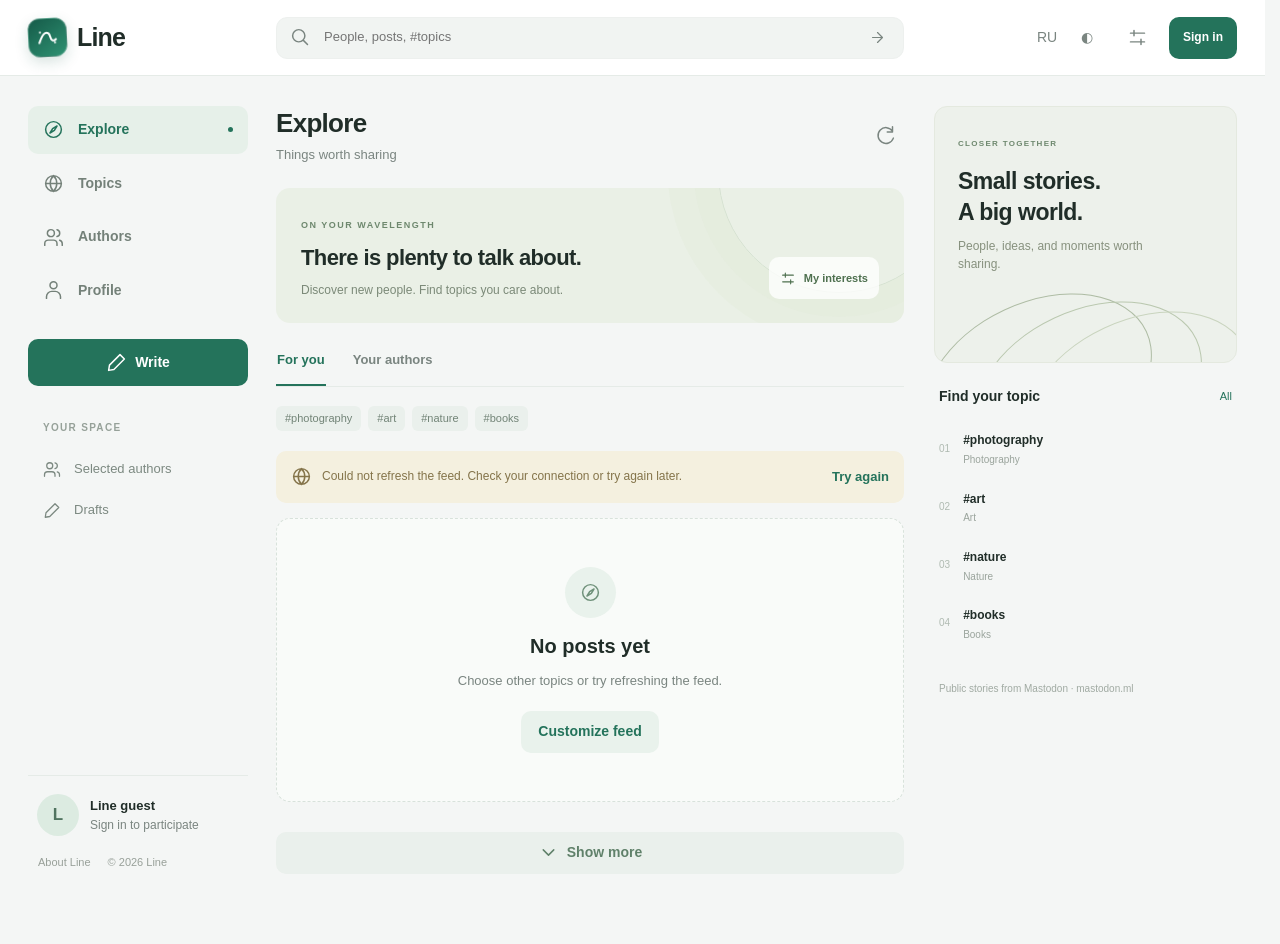
==== commit 326743c9: "Multiple changes" ====
--- a/src/remnawave_manager/data/disguises/01-northline/index.html
+++ b/src/remnawave_manager/data/disguises/01-northline/index.html
@@ -1,4 +1,4 @@
-﻿<!doctype html>
+<!doctype html>
 <html lang="en">
   <head>
     <meta charset="utf-8" />
@@ -8,16 +8,15 @@
     <meta name="theme-color" content="#24735b" />
     <meta
       http-equiv="Content-Security-Policy"
-      content="default-src 'self'; img-src 'self' data: blob: https:; media-src 'self' data: blob: https:; style-src 'self'; script-src 'self'; connect-src 'self' https://mastodon.social; object-src 'none'; base-uri 'none'; form-action 'self'"
+      content="default-src 'self'; img-src 'self' data: blob: https:; media-src 'self' data: blob: https:; style-src 'self'; script-src 'self'; connect-src 'self'; object-src 'none'; base-uri 'none'; form-action 'self'"
     />
-    <title>Line — people and stories</title>
+    <title>Обзор — Line</title>
     <link rel="icon" href="favicon.svg" type="image/svg+xml" />
     <link rel="stylesheet" href="styles.css" />
     <script type="module" src="app.js"></script>
   </head>
   <body>
     <div id="app" data-app="northline">
-      <div class="empty-state" role="status">Loading Line…</div>
     </div>
     <noscript>Enable JavaScript to view Line.</noscript>
   </body>
--- a/src/remnawave_manager/data/disguises/01-northline/styles.css
+++ b/src/remnawave_manager/data/disguises/01-northline/styles.css
@@ -537,24 +537,6 @@
 .chip:hover {
   background: #ddebe0;
 }
-.language-select {
-  display: flex;
-  align-items: center;
-  gap: 4px;
-  white-space: nowrap;
-  color: #89948d;
-}
-.language-select .icon {
-  width: 14px;
-  height: 14px;
-}
-.language-select select {
-  border: none;
-  background: transparent;
-  font-size: 11px;
-  padding: 6px 0;
-  max-width: 105px;
-}
 .card {
   background: var(--surface);
   border: 1px solid var(--line);
@@ -2104,12 +2086,6 @@
     font-size: 10px;
     padding: 4px 7px;
   }
-  .language-select {
-    flex-shrink: 0;
-  }
-  .language-select select {
-    font-size: 10px;
-  }
   .post-header {
     padding: 17px 16px 11px;
     gap: 10px;
@@ -2295,3 +2271,23 @@
     scroll-behavior: auto !important;
   }
 }
+
+:root[data-theme="dark"] {
+  color-scheme: dark;
+  --bg: #131b18; --surface: #1c2722; --ink: #e5eee9; --muted: #a3b3aa;
+  --line: #34473c; --brand: #80c9a6; --brand-dark: #a1dfbf; --soft: #253b30;
+}
+[data-theme="dark"] :is(.topbar,.modal,.modal-header,.skip-link,.composer-attachment .icon-button) { background: var(--surface); }
+[data-theme="dark"] .primary { background: #24735b; color: #fff; }
+.interface-language button { display: grid; place-items: center; width: 36px; height: 36px; padding: 0; color: var(--muted); border: 0; border-radius: 9px; background: transparent; cursor: pointer; transition: background-color .18s, color .18s; }
+.interface-language button svg { width: 20px; height: 20px; }
+
+.interface-language { width: auto; height: auto; padding: 0; border: 0; background: transparent; flex-shrink: 0; }
+.interface-language .icon { display: block; }
+[data-theme="dark"] :is(.global-search,.primary-nav a:hover,.primary-nav a.active,.welcome-banner,.rail-intro,.content-warning > summary,.sensitive-media > summary) { background: var(--soft); border-color: var(--line); }
+[data-theme="dark"] :is(.primary-nav a,.welcome-banner p,.rail-intro p,.eyebrow,.sensitive-media > summary) { color: var(--muted); }
+[data-theme="dark"] .primary-nav a.active { color: var(--brand); }
+[data-theme="dark"] :is(.skeleton-author,.skeleton-line,.skeleton-media) { background: linear-gradient(90deg, #25372e, #30463a, #25372e); background-size: 200% 100%; }
+
+.interface-language button:is(:hover,:focus-visible) { background: var(--soft); color: var(--brand); }
+@media (prefers-reduced-motion: reduce) { .interface-language button { transition: none; } }
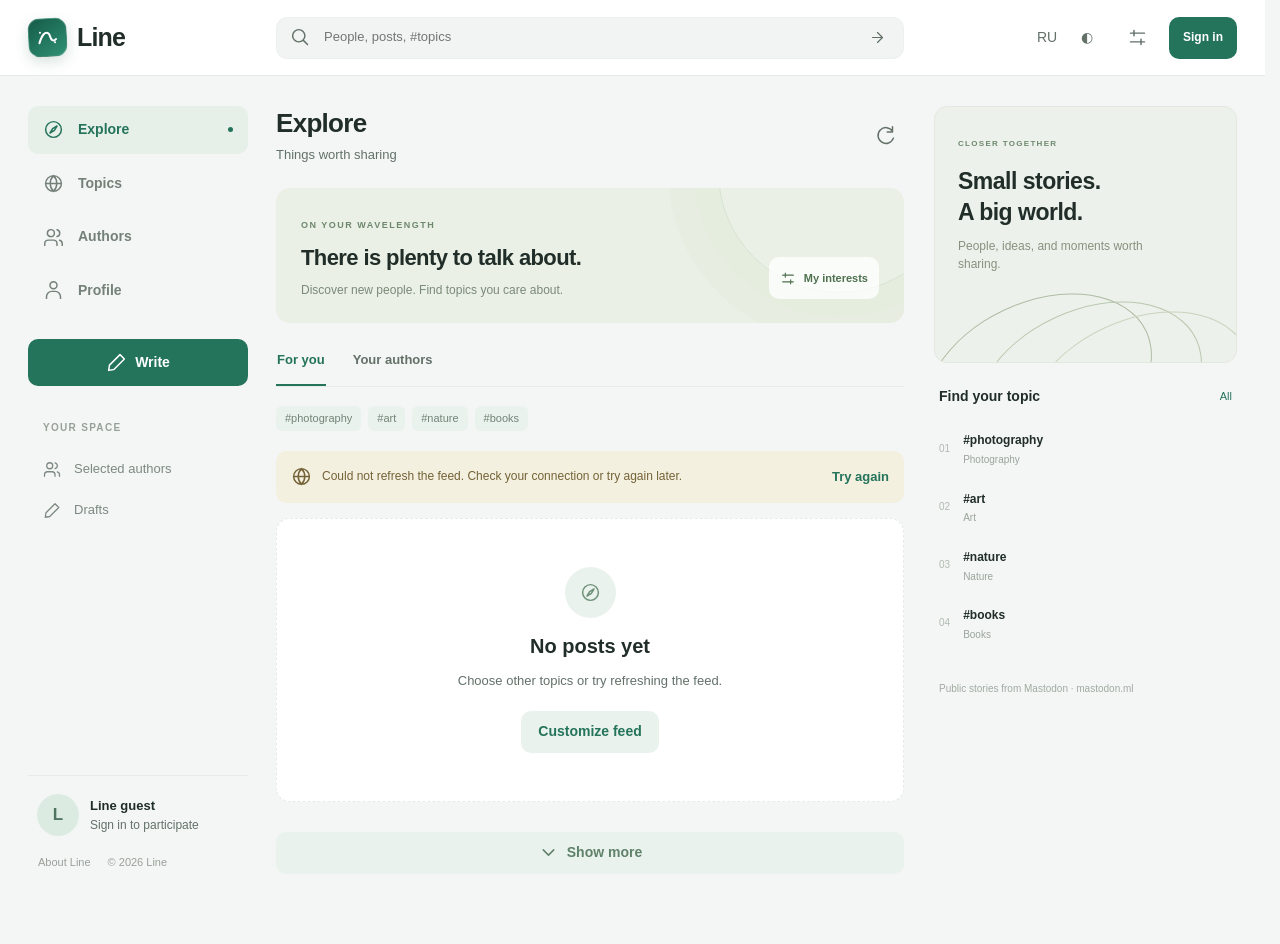
==== commit eed84ac1: "Numerous website changes and improvements" ====
--- a/src/remnawave_manager/data/disguises/01-northline/index.html
+++ b/src/remnawave_manager/data/disguises/01-northline/index.html
@@ -8,13 +8,14 @@
     <meta name="theme-color" content="#24735b" />
     <meta
       http-equiv="Content-Security-Policy"
-      content="default-src 'self'; img-src 'self' data: blob: https:; media-src 'self' data: blob: https:; style-src 'self'; script-src 'self'; connect-src 'self'; object-src 'none'; base-uri 'none'; form-action 'self'"
+      content="default-src 'self'; img-src 'self' data: blob:; media-src 'self' data: blob: https:; style-src 'self'; script-src 'self'; connect-src 'self'; object-src 'none'; base-uri 'none'; form-action 'self'"
     />
-    <title>Обзор — Line</title>
+    <title>Line — Обзор</title>
     <link rel="icon" href="favicon.svg" type="image/svg+xml" />
     <link rel="stylesheet" href="styles.css" />
     <script type="module" src="app.js"></script>
-  </head>
+    <link rel="stylesheet" href="../shared/feedback.css">
+</head>
   <body>
     <div id="app" data-app="northline">
     </div>
--- a/src/remnawave_manager/data/disguises/01-northline/styles.css
+++ b/src/remnawave_manager/data/disguises/01-northline/styles.css
@@ -3,7 +3,12 @@
   --bg: #f4f6f5;
   --surface: #fff;
   --ink: #202d28;
-  --muted: #7a8580;
+  --muted: #637169;
+  --field: #fafcfb;
+  --warning-bg: #f4f0df;
+  --warning-ink: #736237;
+  --danger-bg: #fceeee;
+  --danger-ink: #9f3535;
   --line: #e5ebe7;
   --brand: #24735b;
   --brand-dark: #18573f;
@@ -169,8 +174,8 @@
   width: 100%;
 }
 .danger {
-  color: #9f3535;
-  background: #fceeee;
+  color: var(--danger-ink);
+  background: var(--danger-bg);
 }
 .skip-link {
   position: fixed;
@@ -193,7 +198,7 @@
   align-items: center;
   height: 76px;
   padding: 0 max(28px, calc((100vw - 1336px) / 2));
-  background: #ffffffed;
+  background: var(--surface);
   border-bottom: 1px solid var(--line);
   backdrop-filter: blur(18px);
 }
@@ -531,7 +536,7 @@
   white-space: nowrap;
   padding: 4px 9px;
   border-radius: 6px;
-  background: #eaf0ec;
+  background: var(--soft);
   color: #728477;
 }
 .chip:hover {
@@ -662,7 +667,7 @@
   border-radius: 10px;
   overflow: hidden;
   margin: 14px 0 3px;
-  background: #eff3f0;
+  background: var(--soft);
 }
 .media-count-2,
 .media-count-3,
@@ -719,7 +724,7 @@
   padding: 20px;
   min-height: 150px;
   color: var(--muted);
-  background: #edf2ee;
+  background: var(--soft);
   font-size: 12px;
 }
 .media-error {
@@ -1041,8 +1046,8 @@
   display: flex;
   align-items: center;
   gap: 10px;
-  background: #f4f0df;
-  color: #84744a;
+  background: var(--warning-bg);
+  color: var(--warning-ink);
   padding: 12px 15px;
   border-radius: 10px;
   font-size: 12px;
@@ -1070,15 +1075,15 @@
 .load-more {
   margin: 20px 0 0;
   width: 100%;
-  background: #eaf0ec;
+  background: var(--soft);
   color: #60816a;
 }
 .empty-state {
   text-align: center;
   padding: 48px 28px;
-  border: 1px dashed #d8e2db;
+  border: 1px dashed var(--line);
   border-radius: 14px;
-  background: #f9fbf9;
+  background: var(--surface);
   margin: 10px 0;
 }
 .empty-icon {
@@ -1273,7 +1278,7 @@
   gap: 12px;
 }
 .profile-top .avatar {
-  border: 4px solid #fff;
+  border: 4px solid var(--surface);
   width: 86px;
   height: 86px;
 }
@@ -1565,7 +1570,7 @@
   width: 100%;
   max-height: 65dvh;
   object-fit: contain;
-  background: #f0f3f0;
+  background: var(--soft);
   border-radius: 8px;
 }
 .gallery-caption {
@@ -1610,8 +1615,8 @@
 .copy-input {
   width: 100%;
   padding: 12px;
-  border: 1px solid #dbe4dc;
-  background: #fafcfb;
+  border: 1px solid var(--line);
+  background: var(--field);
   border-radius: 9px;
 }
 .form-actions {
@@ -1650,7 +1655,7 @@
 }
 .comment-form .compose-text,
 .story-edit-form .compose-text {
-  border: 1px solid #dbe4dc;
+  border: 1px solid var(--line);
 }
 .confirm-actions {
   margin-top: 22px;
@@ -1666,8 +1671,8 @@
   padding: 10px 12px;
   border: 1px solid #e5aaa3;
   border-radius: 9px;
-  background: #fff1ef;
-  color: #9c3e35;
+  background: var(--danger-bg);
+  color: var(--danger-ink);
   font-size: 12px;
   line-height: 1.45;
 }
@@ -1730,7 +1735,7 @@
   padding: 16px;
   border: 1px solid var(--line);
   border-radius: 12px;
-  background: #fbfcfb;
+  background: var(--field);
 }
 .story-editor .compose-text { min-height: 210px; }
 .editor-dialog .composer-author,
@@ -1809,7 +1814,7 @@
   resize: vertical;
   min-height: 180px;
   border: none;
-  background: #fafcfb;
+  background: var(--field);
   border-radius: 8px;
   padding: 13px;
   line-height: 1.7;
@@ -2025,7 +2030,7 @@
     min-height: 0;
     height: auto;
     padding: 7px 9px max(8px, env(safe-area-inset-bottom));
-    background: #ffffffed;
+    background: var(--surface);
     border-top: 1px solid var(--line);
     backdrop-filter: blur(16px);
   }
@@ -2291,3 +2296,16 @@
 
 .interface-language button:is(:hover,:focus-visible) { background: var(--soft); color: var(--brand); }
 @media (prefers-reduced-motion: reduce) { .interface-language button { transition: none; } }
+
+/* Use the current palette for every empty state, editor and mobile surface. */
+[data-theme="dark"] {
+  --field: #202f27; --warning-bg: #3c3523; --warning-ink: #e8d18c;
+  --danger-bg: #402725; --danger-ink: #ffb4aa;
+}
+[data-theme="dark"] .banner-button { background: var(--surface); }
+[data-theme="dark"] :is(.chip,.load-more,.empty-icon,.banner-button) { color: var(--brand); }
+[data-theme="dark"] :is(.nav-item:hover,.nav-item.active,.chip:hover) { background: var(--soft); }
+[data-theme="dark"] :is(.nav-item,.sidebar-caption,.sidebar-link,.legal,.post-meta,.post-actions,.post-action,.trend-row small,.rail-footnote,.end-note) { color: var(--muted); }
+[data-theme="dark"] :is(.thread-ancestors,.thread-reply.nested,.rich-text blockquote) { border-color: var(--line); }
+[data-theme="dark"] .auth-error { border-color: #80504a; }
+[data-theme="dark"] .primary:hover { background: #1c624b; }
--- a/src/remnawave_manager/data/disguises/shared/feedback.css
+++ b/src/remnawave_manager/data/disguises/shared/feedback.css
@@ -0,0 +1,7 @@
+/* Shared feedback for sites 1–7. Colours follow each site's current theme. */
+a, a *, button, button * { text-decoration-line: none !important; }
+.ui-loading { display: inline-flex; align-items: center; justify-content: center; gap: .65em; vertical-align: middle; }
+.ui-loading[hidden] { display: none; }
+.ui-spinner { display: inline-block; box-sizing: border-box; width: 1.15em; height: 1.15em; flex: 0 0 1.15em; border: 2px solid currentColor; border-right-color: transparent; border-radius: 50%; animation: ui-spin .8s linear infinite; }
+@keyframes ui-spin { to { transform: rotate(360deg); } }
+@media (prefers-reduced-motion: reduce) { .ui-spinner { animation: none; } }
